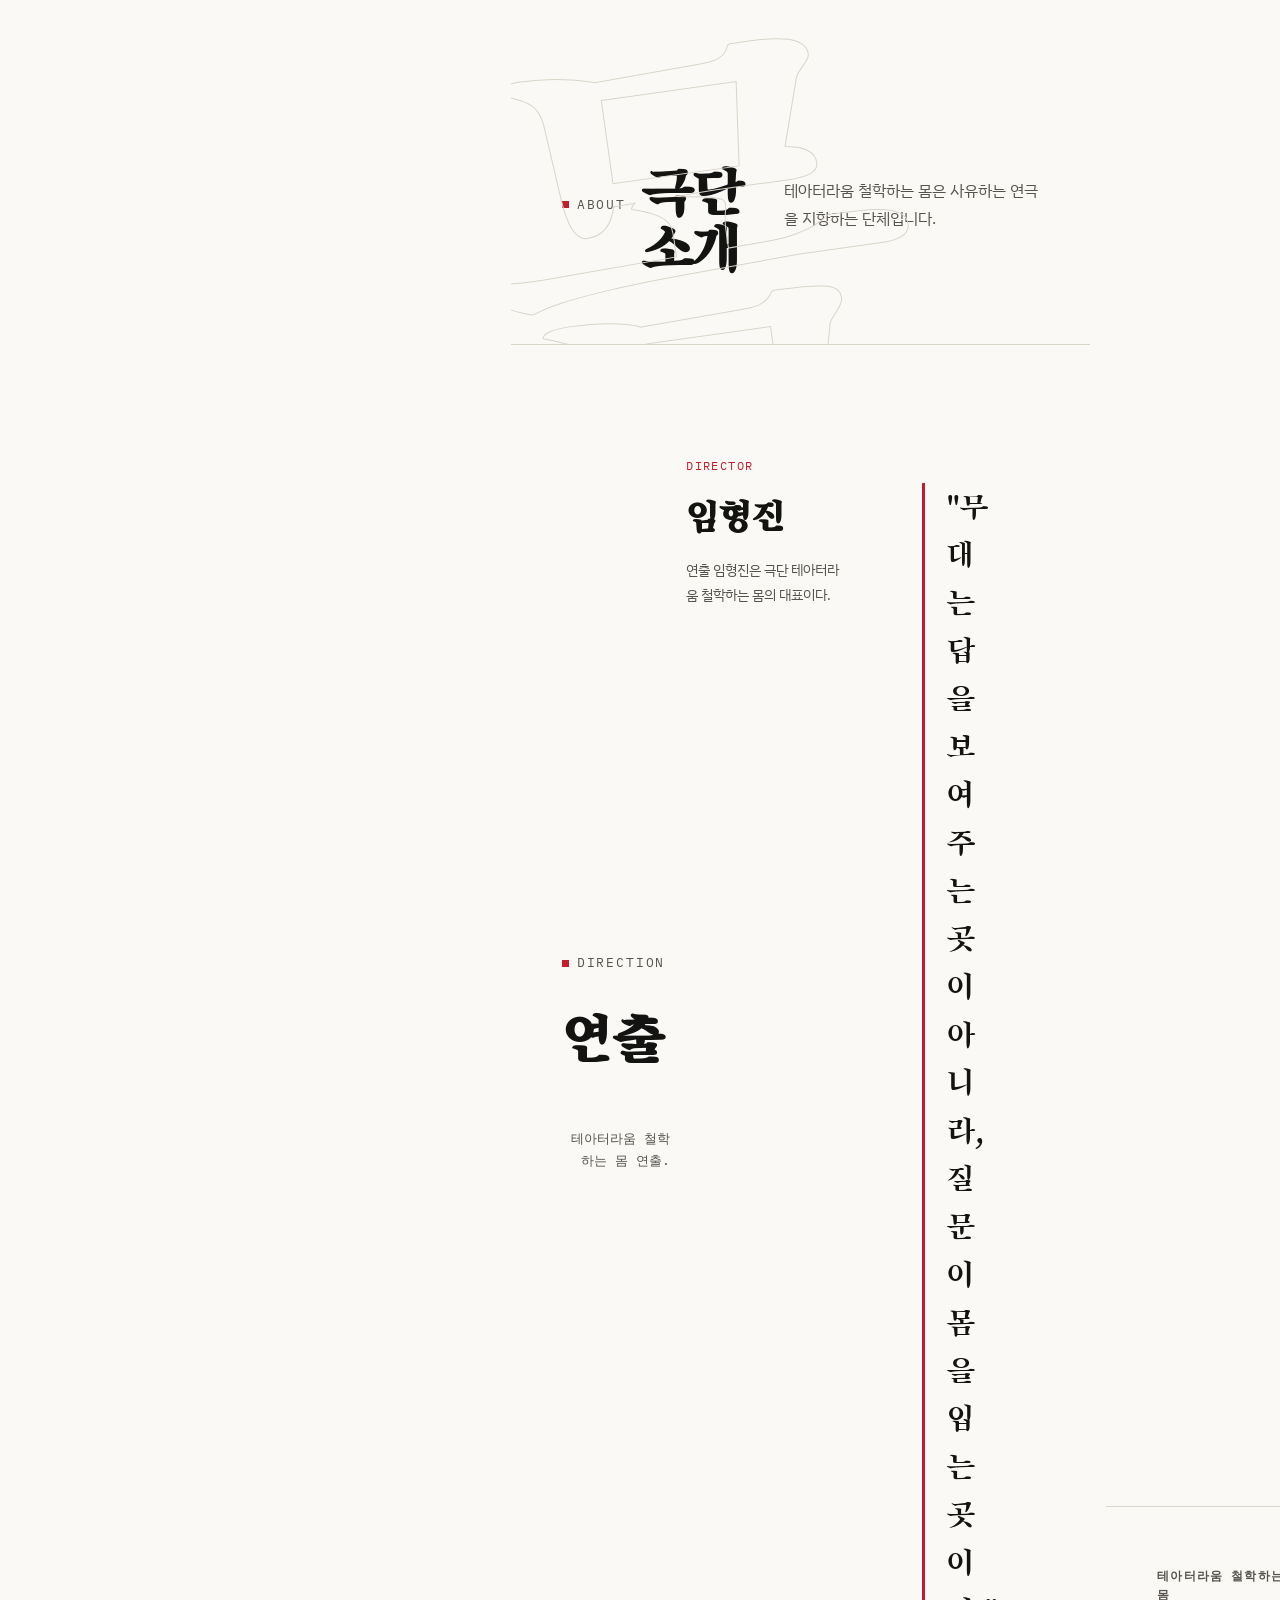
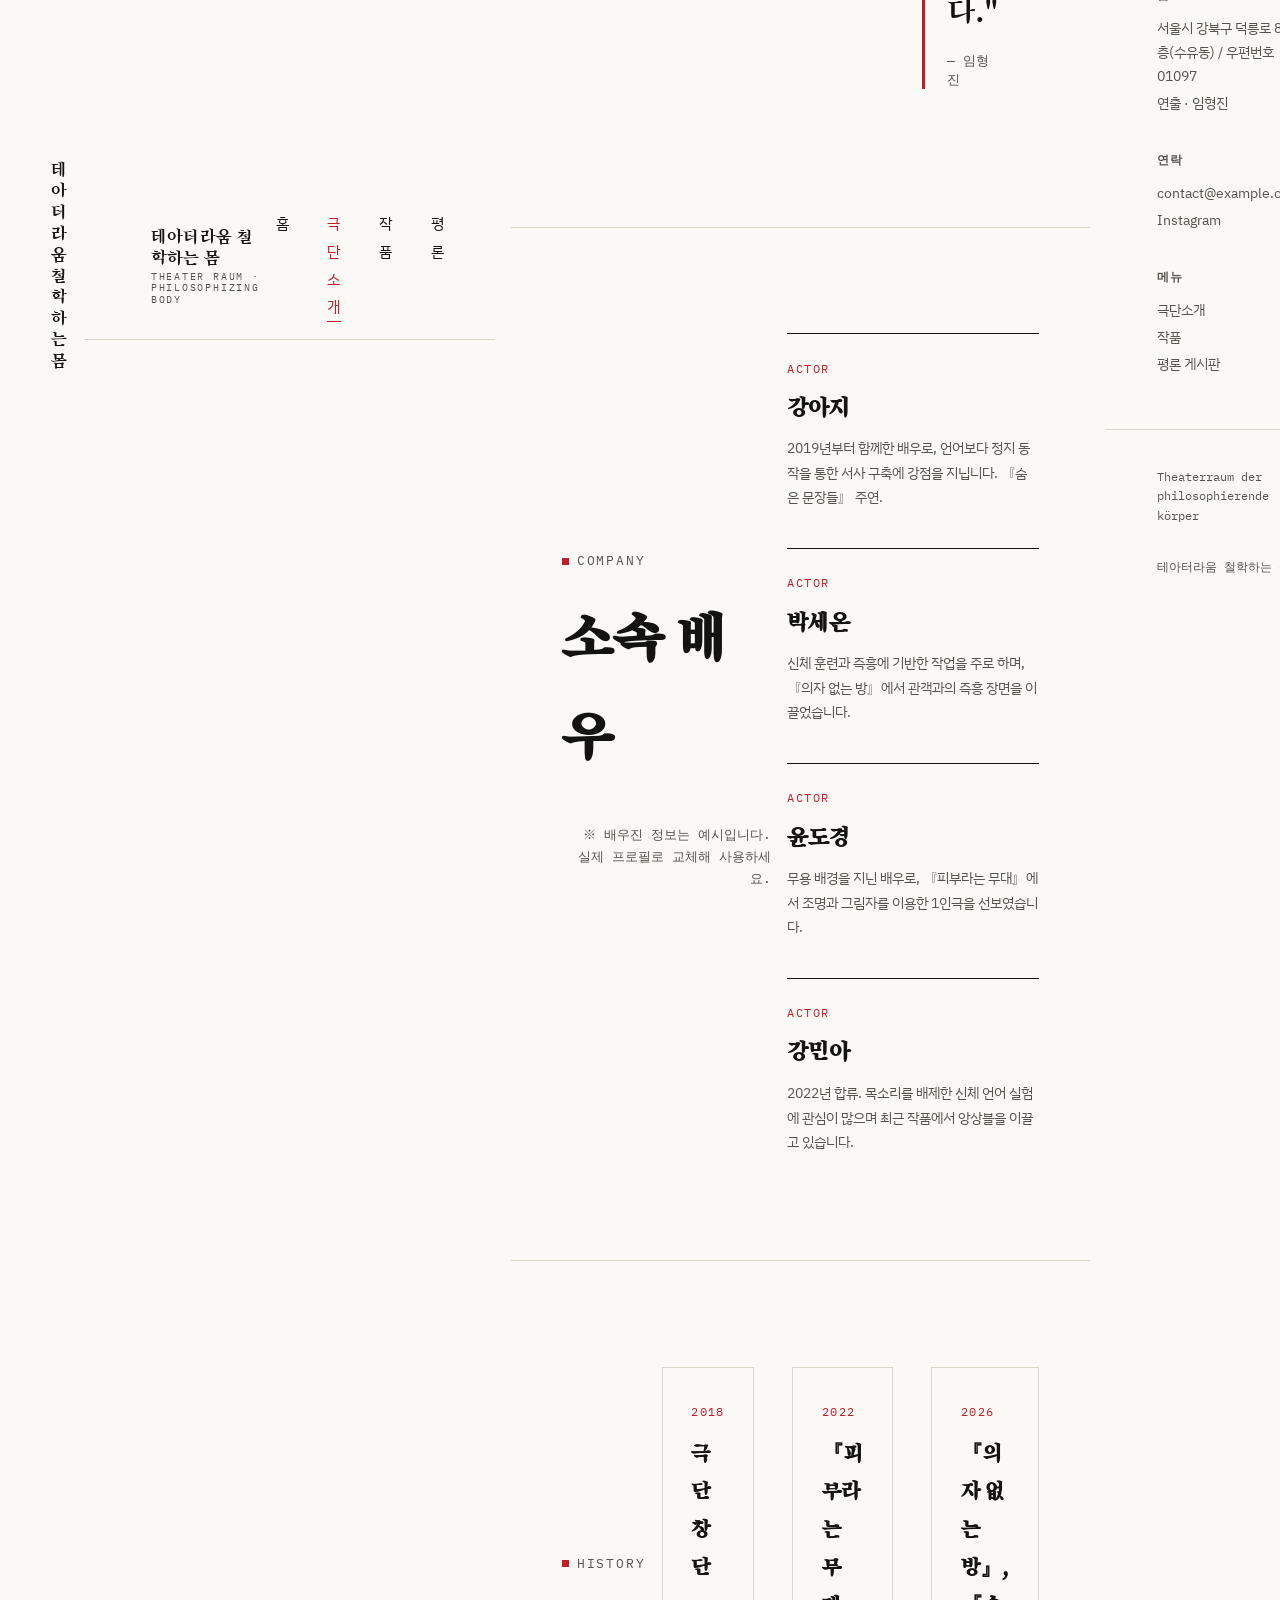
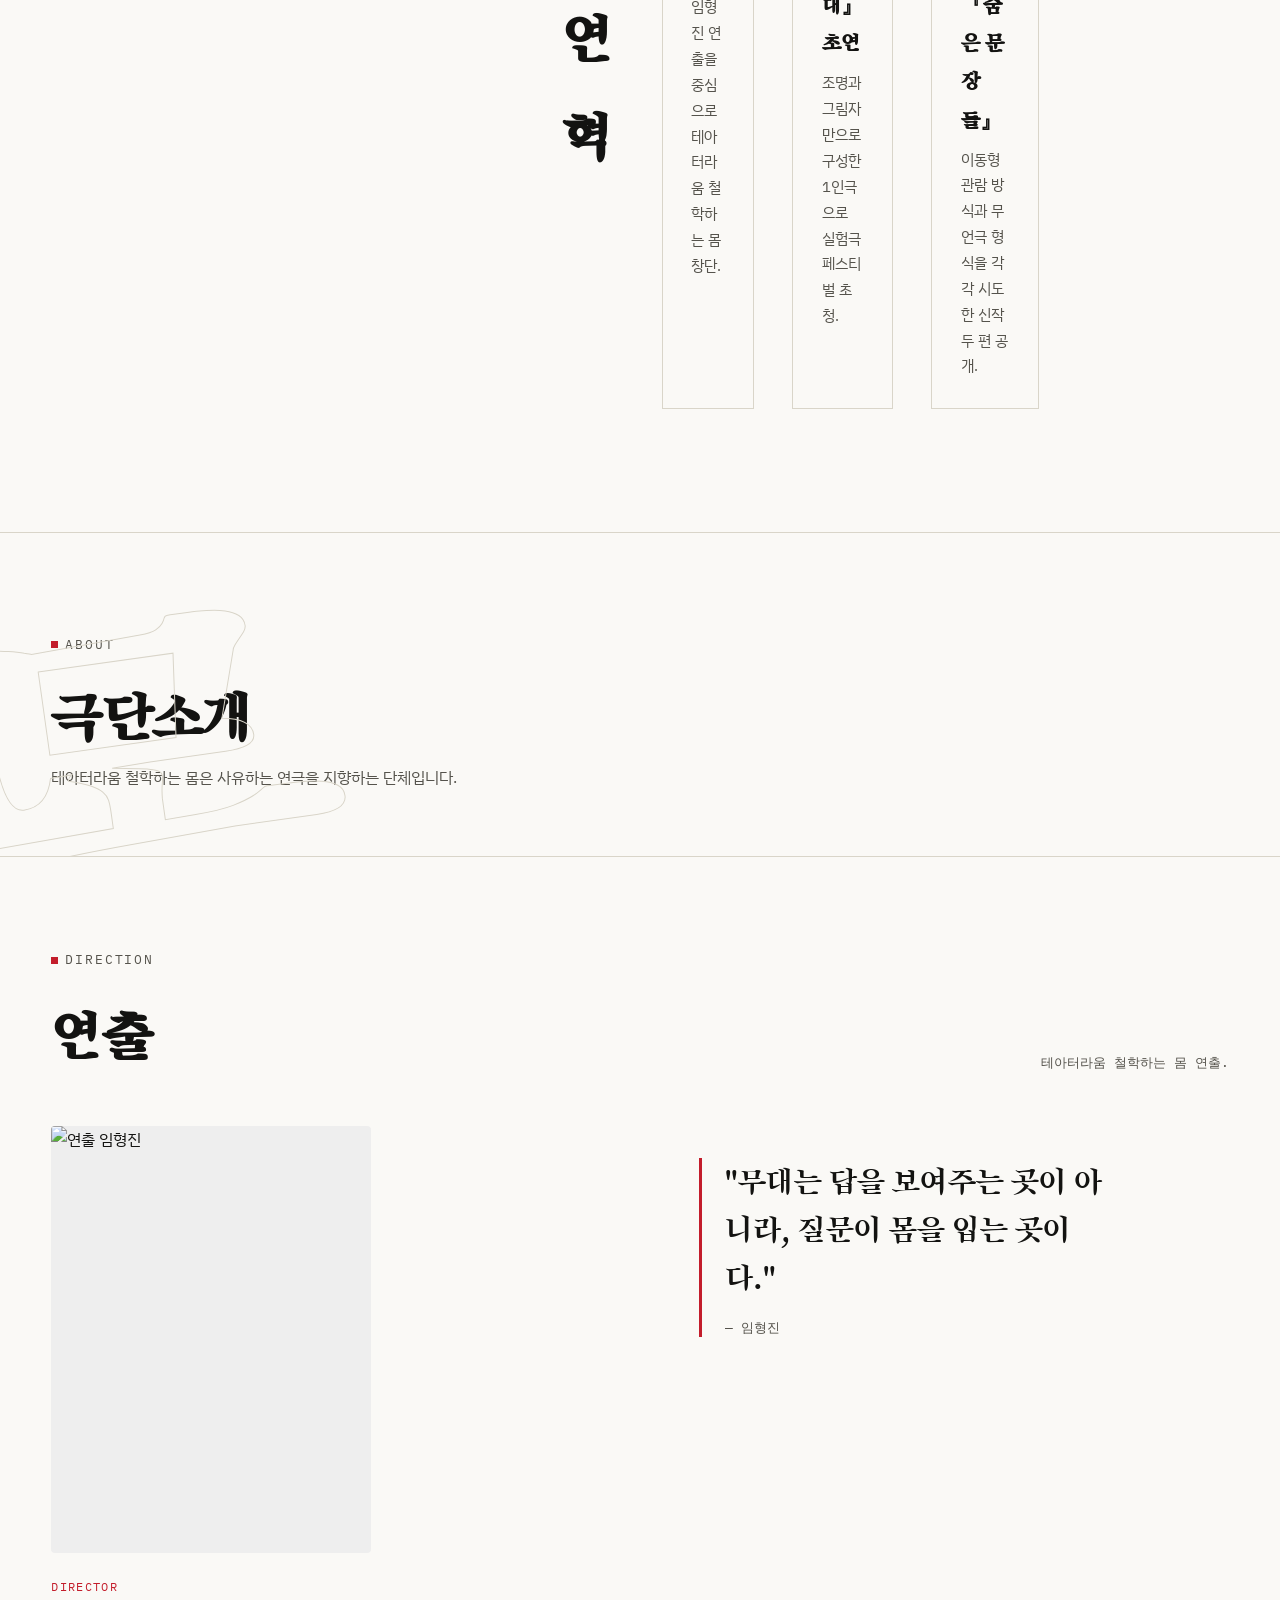
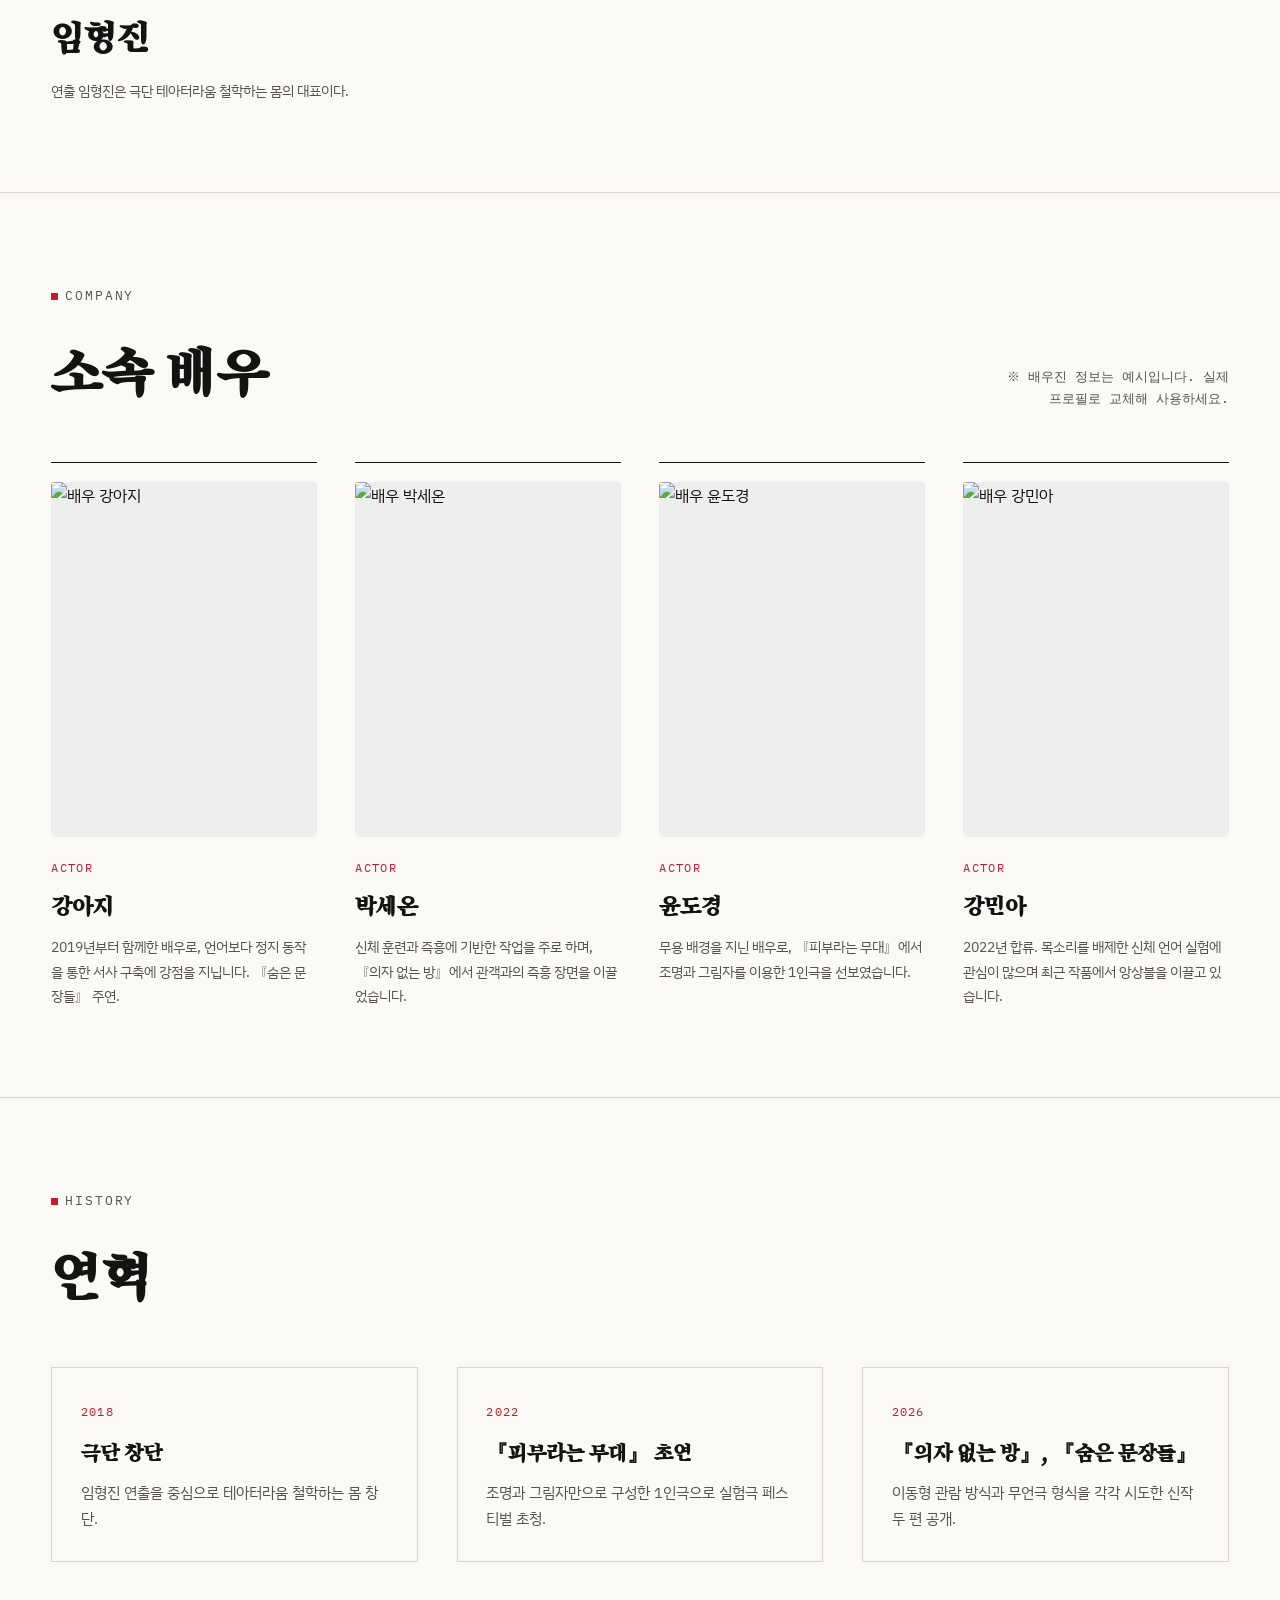
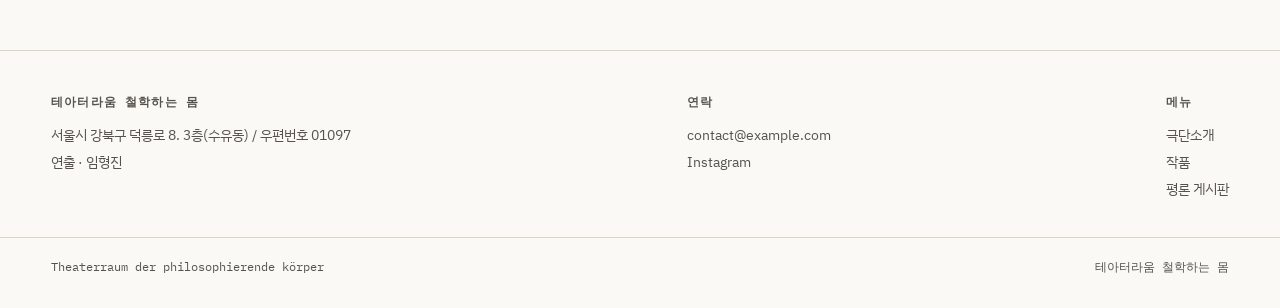
==== about.html @ c4c74fe4 "Update about.html" ====
<!DOCTYPE html>
<html lang="ko">
<head>
<meta charset="UTF-8">
<meta name="viewport" content="width=device-width, initial-scale=1.0">
<title>극단소개 — 테아터라움 철학하는 몸</title>
<meta name="description" content="테아터라움 철학하는 몸의 극단 소개, 연출 임형진, 소속 배우진을 소개합니다.">
<link rel="stylesheet" href="css/style.css">
<style>
  /* ===== 인물 사진 스타일 (필요하면 css/style.css로 옮겨도 됩니다) ===== */
  .person-photo{
    width: 100%;
    aspect-ratio: 3 / 4;
    object-fit: cover;
    background: #eee; /* 이미지가 없을 때 보이는 배경색 */
    border-radius: 4px;
    display: block;
    margin-bottom: 1rem;
  }
  .director-photo{
    width: 100%;
    max-width: 320px;
    aspect-ratio: 3 / 4;
    object-fit: cover;
    background: #eee;
    border-radius: 4px;
    display: block;
    margin-bottom: 1.2rem;
  }
</style>
</head>
<body>

<header class="site-header">
  <div class="wrap">
    <a href="index.html" class="wordmark">
      <span class="kr">테아터라움 철학하는 몸</span>
      <span class="en"><!DOCTYPE html>
<html lang="ko">
<head>
<meta charset="UTF-8">
<meta name="viewport" content="width=device-width, initial-scale=1.0">
<title>극단소개 — 테아터라움 철학하는 몸</title>
<meta name="description" content="테아터라움 철학하는 몸의 극단 소개, 연출 임형진, 소속 배우진을 소개합니다.">
<link rel="stylesheet" href="css/style.css">
</head>
<body>

<header class="site-header">
  <div class="wrap">
    <a href="index.html" class="wordmark">
      <span class="kr">테아터라움 철학하는 몸</span>
      <span class="en">Theater Raum · Philosophizing Body</span>
    </a>
    <button class="nav-toggle" aria-label="메뉴 열기" aria-expanded="false"><span></span></button>
    <nav class="main-nav" aria-label="주요 메뉴">
      <ul>
        <li><a href="index.html">홈</a></li>
        <li><a href="about.html" aria-current="page">극단소개</a></li>
        <li><a href="works.html">작품</a></li>
        <li><a href="board.html">평론</a></li>
      </ul>
    </nav>
  </div>
  <div class="nav-backdrop"></div>
</header>

<main>

  <section class="hero" style="padding-bottom:3rem;">
    <div class="body-mark" aria-hidden="true" style="top:-10%; left:-8%; transform:rotate(-8deg);">몸</div>
    <div class="wrap">
      <span class="eyebrow">About</span>
      <h1 class="hero-title" style="font-size:var(--text-h1);">극단소개</h1>
      <p class="hero-manifesto" style="margin-top:1rem;max-width:60ch;">
        테아터라움 철학하는 몸은 사유하는 연극을 지향하는 단체입니다.
      </p>
    </div>
  </section>

  <section class="section reveal">
    <div class="wrap">
      <div class="section-head">
        <div><span class="eyebrow">Direction</span><h2>연출</h2></div>
        <p class="section-note">테아터라움 철학하는 몸 연출.</p>
      </div>
      <div class="grid-2" style="align-items:start;">
        <div class="person" style="border-top:none;padding-top:0;">
          <span class="role">Director</span>
          <h3 style="font-size:2.4rem;">임형진</h3>
          <p>
            연출 임형진은 극단 테아터라움 철학하는 몸의 대표이다.
          </p>
          
        </div>
        <blockquote class="manifesto-quote">
          "무대는 답을 보여주는 곳이 아니라, 질문이 몸을 입는 곳이다."
          <span style="display:block;margin-top:1rem;font-family:var(--f-mono);font-size:.8rem;color:var(--ink-soft);">— 임형진</span>
        </blockquote>
      </div>
    </div>
  </section>

  <section class="section reveal">
    <div class="wrap">
      <div class="section-head">
        <div><span class="eyebrow">Company</span><h2>소속 배우</h2></div>
        <p class="section-note">※ 배우진 정보는 예시입니다. 실제 프로필로 교체해 사용하세요.</p>
      </div>
      <div class="people">
        <div class="person">
          <span class="role">Actor</span>
          <h3>강아지</h3>
          <p>2019년부터 함께한 배우로, 언어보다 정지 동작을 통한 서사 구축에 강점을 지닙니다. 『숨은 문장들』 주연.</p>
        </div>
        <div class="person">
          <span class="role">Actor</span>
          <h3>박세온</h3>
          <p>신체 훈련과 즉흥에 기반한 작업을 주로 하며, 『의자 없는 방』에서 관객과의 즉흥 장면을 이끌었습니다.</p>
        </div>
        <div class="person">
          <span class="role">Actor</span>
          <h3>윤도경</h3>
          <p>무용 배경을 지닌 배우로, 『피부라는 무대』에서 조명과 그림자를 이용한 1인극을 선보였습니다.</p>
        </div>
        <div class="person">
          <span class="role">Actor</span>
          <h3>강민아</h3>
          <p>2022년 합류. 목소리를 배제한 신체 언어 실험에 관심이 많으며 최근 작품에서 앙상블을 이끌고 있습니다.</p>
        </div>
      </div>
    </div>
  </section>

  <section class="section reveal">
    <div class="wrap">
      <div class="section-head">
        <div><span class="eyebrow">History</span><h2>연혁</h2></div>
      </div>
      <div class="grid-3">
        <div class="card"><span class="num">2018</span><h3>극단 창단</h3><p>임형진 연출을 중심으로 테아터라움 철학하는 몸 창단.</p></div>
        <div class="card"><span class="num">2022</span><h3>『피부라는 무대』 초연</h3><p>조명과 그림자만으로 구성한 1인극으로 실험극 페스티벌 초청.</p></div>
        <div class="card"><span class="num">2026</span><h3>『의자 없는 방』, 『숨은 문장들』</h3><p>이동형 관람 방식과 무언극 형식을 각각 시도한 신작 두 편 공개.</p></div>
      </div>
    </div>
  </section>

</main>

<footer class="site-footer">
  <div class="wrap">
    <div class="foot-block">
      <h4>테아터라움 철학하는 몸</h4>
      <p>서울시 강북구 덕릉로 8. 3층(수유동) / 우편번호 01097 </p>
      <p>연출 · 임형진</p>
    </div>
    <div class="foot-block">
      <h4>연락</h4>
      <a href="mailto:contact@example.com">contact@example.com</a>
      <a href="#">Instagram</a>
    </div>
    <div class="foot-block">
      <h4>메뉴</h4>
      <a href="about.html">극단소개</a>
      <a href="works.html">작품</a>
      <a href="board.html">평론 게시판</a>
    </div>
  </div>
  <div class="foot-bottom">
    <div class="wrap">
      <span>Theaterraum der philosophierende körper
</span>
      <span>테아터라움 철학하는 몸</span>
    </div>
  </div>
</footer>

<script src="js/main.js"></script>
</body>
</html></span>
    </a>
    <button class="nav-toggle" aria-label="메뉴 열기" aria-expanded="false"><span></span></button>
    <nav class="main-nav" aria-label="주요 메뉴">
      <ul>
        <li><a href="index.html">홈</a></li>
        <li><a href="about.html" aria-current="page">극단소개</a></li>
        <li><a href="works.html">작품</a></li>
        <li><a href="board.html">평론</a></li>
      </ul>
    </nav>
  </div>
  <div class="nav-backdrop"></div>
</header>

<main>

  <section class="hero" style="padding-bottom:3rem;">
    <div class="body-mark" aria-hidden="true" style="top:-10%; left:-8%; transform:rotate(-8deg);">몸</div>
    <div class="wrap">
      <span class="eyebrow">About</span>
      <h1 class="hero-title" style="font-size:var(--text-h1);">극단소개</h1>
      <p class="hero-manifesto" style="margin-top:1rem;max-width:60ch;">
        테아터라움 철학하는 몸은 사유하는 연극을 지향하는 단체입니다.
      </p>
    </div>
  </section>

  <section class="section reveal">
    <div class="wrap">
      <div class="section-head">
        <div><span class="eyebrow">Direction</span><h2>연출</h2></div>
        <p class="section-note">테아터라움 철학하는 몸 연출.</p>
      </div>
      <div class="grid-2" style="align-items:start;">
        <div class="person" style="border-top:none;padding-top:0;">
          <img class="director-photo" src="images/director.jpg" alt="연출 임형진">
          <span class="role">Director</span>
          <h3 style="font-size:2.4rem;">임형진</h3>
          <p>
            연출 임형진은 극단 테아터라움 철학하는 몸의 대표이다.
          </p>
        </div>
        <blockquote class="manifesto-quote">
          "무대는 답을 보여주는 곳이 아니라, 질문이 몸을 입는 곳이다."
          <span style="display:block;margin-top:1rem;font-family:var(--f-mono);font-size:.8rem;color:var(--ink-soft);">— 임형진</span>
        </blockquote>
      </div>
    </div>
  </section>

  <section class="section reveal">
    <div class="wrap">
      <div class="section-head">
        <div><span class="eyebrow">Company</span><h2>소속 배우</h2></div>
        <p class="section-note">※ 배우진 정보는 예시입니다. 실제 프로필로 교체해 사용하세요.</p>
      </div>
      <div class="people">
        <div class="person">
          <img class="person-photo" src="images/actor-01.jpg" alt="배우 강아지">
          <span class="role">Actor</span>
          <h3>강아지</h3>
          <p>2019년부터 함께한 배우로, 언어보다 정지 동작을 통한 서사 구축에 강점을 지닙니다. 『숨은 문장들』 주연.</p>
        </div>
        <div class="person">
          <img class="person-photo" src="images/actor-02.jpg" alt="배우 박세온">
          <span class="role">Actor</span>
          <h3>박세온</h3>
          <p>신체 훈련과 즉흥에 기반한 작업을 주로 하며, 『의자 없는 방』에서 관객과의 즉흥 장면을 이끌었습니다.</p>
        </div>
        <div class="person">
          <img class="person-photo" src="images/actor-03.jpg" alt="배우 윤도경">
          <span class="role">Actor</span>
          <h3>윤도경</h3>
          <p>무용 배경을 지닌 배우로, 『피부라는 무대』에서 조명과 그림자를 이용한 1인극을 선보였습니다.</p>
        </div>
        <div class="person">
          <img class="person-photo" src="images/actor-04.jpg" alt="배우 강민아">
          <span class="role">Actor</span>
          <h3>강민아</h3>
          <p>2022년 합류. 목소리를 배제한 신체 언어 실험에 관심이 많으며 최근 작품에서 앙상블을 이끌고 있습니다.</p>
        </div>
      </div>
    </div>
  </section>

  <section class="section reveal">
    <div class="wrap">
      <div class="section-head">
        <div><span class="eyebrow">History</span><h2>연혁</h2></div>
      </div>
      <div class="grid-3">
        <div class="card"><span class="num">2018</span><h3>극단 창단</h3><p>임형진 연출을 중심으로 테아터라움 철학하는 몸 창단.</p></div>
        <div class="card"><span class="num">2022</span><h3>『피부라는 무대』 초연</h3><p>조명과 그림자만으로 구성한 1인극으로 실험극 페스티벌 초청.</p></div>
        <div class="card"><span class="num">2026</span><h3>『의자 없는 방』, 『숨은 문장들』</h3><p>이동형 관람 방식과 무언극 형식을 각각 시도한 신작 두 편 공개.</p></div>
      </div>
    </div>
  </section>

</main>

<footer class="site-footer">
  <div class="wrap">
    <div class="foot-block">
      <h4>테아터라움 철학하는 몸</h4>
      <p>서울시 강북구 덕릉로 8. 3층(수유동) / 우편번호 01097 </p>
      <p>연출 · 임형진</p>
    </div>
    <div class="foot-block">
      <h4>연락</h4>
      <a href="mailto:contact@example.com">contact@example.com</a>
      <a href="#">Instagram</a>
    </div>
    <div class="foot-block">
      <h4>메뉴</h4>
      <a href="about.html">극단소개</a>
      <a href="works.html">작품</a>
      <a href="board.html">평론 게시판</a>
    </div>
  </div>
  <div class="foot-bottom">
    <div class="wrap">
      <span>Theaterraum der philosophierende körper
</span>
      <span>테아터라움 철학하는 몸</span>
    </div>
  </div>
</footer>

<script src="js/main.js"></script>
</body>
</html>
---- css/style.css ----
/* ==========================================================================
   테아터라움 철학하는 몸 — 실험극단 홈페이지
   Design tokens
   ========================================================================== */

@import url('https://fonts.googleapis.com/css2?family=Song+Myung&family=IBM+Plex+Sans+KR:wght@300;400;500;600;700&family=IBM+Plex+Mono:wght@400;500&display=swap');

:root{
  /* color */
  --bg:        #faf9f6;   /* 종이 같은 오프화이트 */
  --bg-soft:   #f2f0ea;
  --ink:       #131311;   /* 거의 검정 */
  --ink-soft:  #55534c;
  --line:      #d9d5c9;   /* 헤어라인 */
  --red:       #c31d2b;   /* 낙관(도장) 레드 — 유일한 액센트 */
  --red-soft:  #c31d2b1a;

  /* type */
  --f-display: 'Song Myung', serif;
  --f-body:    'IBM Plex Sans KR', sans-serif;
  --f-mono:    'IBM Plex Mono', monospace;

  --text-hero: clamp(3.2rem, 10vw, 8rem);
  --text-h1:   clamp(2.1rem, 5vw, 3.6rem);
  --text-h2:   clamp(1.4rem, 3vw, 2.1rem);
  --text-h3:   clamp(1.1rem, 2vw, 1.4rem);
  --text-body: 1.02rem;
  --text-small:0.82rem;

  --gap: clamp(1.2rem, 3vw, 2.4rem);
  --maxw: 1280px;
}

*{ box-sizing:border-box; }
html{ scroll-behavior:smooth; }

body{
  margin:0;
  background:var(--bg);
  color:var(--ink);
  font-family:var(--f-body);
  font-size:var(--text-body);
  line-height:1.7;
  -webkit-font-smoothing:antialiased;
}

img{ max-width:100%; display:block; }
a{ color:inherit; text-decoration:none; }

::selection{ background:var(--red); color:var(--bg); }

/* focus visibility */
a:focus-visible, button:focus-visible, input:focus-visible, textarea:focus-visible, select:focus-visible{
  outline:2px solid var(--red);
  outline-offset:3px;
}

@media (prefers-reduced-motion: reduce){
  *{ animation-duration:0.01ms !important; animation-iteration-count:1 !important; transition-duration:0.01ms !important; scroll-behavior:auto !important; }
}

.wrap{
  max-width:var(--maxw);
  margin:0 auto;
  padding:0 clamp(1.2rem, 4vw, 3.2rem);
}

/* ==========================================================================
   배경 워터마크 — "몸" 모티프
   극단명의 핵심어 "몸"을 각 페이지마다 다른 위치·각도로 배치해
   반복되지만 매번 다르게 등장하는 신체의 존재감을 표현
   ========================================================================== */
.body-mark{
  position:absolute;
  font-family:var(--f-display);
  color:transparent;
  -webkit-text-stroke:1px var(--line);
  font-size:clamp(14rem, 40vw, 34rem);
  line-height:1;
  user-select:none;
  pointer-events:none;
  z-index:0;
  font-weight:400;
}

/* ==========================================================================
   상단 고정 라벨 (실 스탬프처럼)
   ========================================================================== */
.eyebrow{
  display:inline-flex;
  align-items:center;
  gap:.55em;
  font-family:var(--f-mono);
  font-size:var(--text-small);
  letter-spacing:.14em;
  text-transform:uppercase;
  color:var(--ink-soft);
}
.eyebrow::before{
  content:"";
  width:7px; height:7px;
  background:var(--red);
  display:inline-block;
}

/* ==========================================================================
   헤더 / 내비게이션
   ========================================================================== */
.site-header{
  position:relative;
  z-index:10;
  border-bottom:1px solid var(--line);
  background:var(--bg);
}
.site-header .wrap{
  display:flex;
  align-items:center;
  justify-content:space-between;
  padding-top:1.1rem;
  padding-bottom:1.1rem;
  gap:1rem;
}
.wordmark{
  display:flex;
  flex-direction:column;
  line-height:1.15;
}
.wordmark .kr{
  font-family:var(--f-display);
  font-size:1.15rem;
  letter-spacing:.02em;
}
.wordmark .en{
  font-family:var(--f-mono);
  font-size:.62rem;
  letter-spacing:.18em;
  color:var(--ink-soft);
  text-transform:uppercase;
  margin-top:.15rem;
}

.nav-toggle{
  display:none;
  background:none;
  border:1px solid var(--ink);
  width:40px; height:40px;
  cursor:pointer;
  align-items:center;
  justify-content:center;
}
.nav-toggle span, .nav-toggle span::before, .nav-toggle span::after{
  content:"";
  display:block;
  width:18px; height:1px;
  background:var(--ink);
  position:relative;
}
.nav-toggle span::before{ position:absolute; top:-6px; }
.nav-toggle span::after{ position:absolute; top:6px; }

.main-nav ul{
  list-style:none;
  display:flex;
  gap:clamp(1.2rem, 3vw, 2.4rem);
  margin:0; padding:0;
}
.main-nav a{
  position:relative;
  font-size:.92rem;
  letter-spacing:.02em;
  padding-bottom:.3rem;
}
.main-nav a::after{
  content:"";
  position:absolute; left:0; right:100%; bottom:0;
  height:1px; background:var(--red);
  transition:right .25s ease;
}
.main-nav a:hover::after,
.main-nav a[aria-current="page"]::after{ right:0; }
.main-nav a[aria-current="page"]{ color:var(--red); }

@media (max-width: 760px){
  .nav-toggle{ display:flex; }
  .main-nav{
    position:fixed; inset:0 0 0 auto;
    width:min(78vw,320px);
    height:100%;
    background:var(--bg);
    border-left:1px solid var(--line);
    transform:translateX(100%);
    transition:transform .35s ease;
    z-index:20;
    padding:5rem 2rem 2rem;
  }
  .main-nav.open{ transform:translateX(0); }
  .main-nav ul{ flex-direction:column; gap:1.6rem; }
  .main-nav a{ font-size:1.2rem; }
  .nav-backdrop{
    position:fixed; inset:0; background:rgba(19,19,17,.35);
    opacity:0; pointer-events:none; transition:opacity .3s ease; z-index:15;
  }
  .nav-backdrop.open{ opacity:1; pointer-events:auto; }
}

/* ==========================================================================
   히어로
   ========================================================================== */
.hero{
  position:relative;
  overflow:hidden;
  padding:clamp(3rem,8vw,6rem) 0 clamp(3rem,6vw,5rem);
  border-bottom:1px solid var(--line);
}
.hero .body-mark{ top:-6%; right:-6%; transform:rotate(6deg); }

.hero-grid{
  position:relative;
  z-index:1;
  display:grid;
  grid-template-columns: 1.5fr 1fr;
  gap:var(--gap);
  align-items:end;
}
.hero-title{
  font-family:var(--f-display);
  font-size:var(--text-hero);
  line-height:.98;
  margin:.6em 0 0;
  letter-spacing:-.01em;
}
.hero-title .line2{ display:block; color:var(--red); }

.hero-side{
  border-left:1px solid var(--line);
  padding-left:var(--gap);
  display:flex;
  flex-direction:column;
  gap:1.4rem;
}
.hero-manifesto{
  font-size:1.02rem;
  color:var(--ink-soft);
  max-width:34ch;
}
.hero-vertical{
  writing-mode:vertical-rl;
  text-orientation:mixed;
  font-family:var(--f-display);
  font-size:1rem;
  letter-spacing:.28em;
  color:var(--ink-soft);
  height:9rem;
  border-left:1px solid var(--line);
  padding-left:1rem;
}

@media (max-width:820px){
  .hero-grid{ grid-template-columns:1fr; }
  .hero-side{ border-left:none; padding-left:0; border-top:1px solid var(--line); padding-top:1.4rem; }
}

/* ==========================================================================
   섹션 공통
   ========================================================================== */
section{ position:relative; }
.section{
  padding:clamp(3rem,7vw,5.5rem) 0;
  border-bottom:1px solid var(--line);
}
.section:last-of-type{ border-bottom:none; }
.section-head{
  display:flex;
  justify-content:space-between;
  align-items:flex-end;
  gap:1.5rem;
  margin-bottom:2.4rem;
  flex-wrap:wrap;
}
.section-head h2{
  font-family:var(--f-display);
  font-size:var(--text-h1);
  margin:.3em 0 0;
}
.section-note{
  font-family:var(--f-mono);
  font-size:var(--text-small);
  color:var(--ink-soft);
  max-width:30ch;
  text-align:right;
}
@media (max-width:640px){ .section-note{ text-align:left; } }

.reveal{
  opacity:0;
  transform:translateY(18px);
  transition:opacity .7s ease, transform .7s ease;
}
.reveal.in{ opacity:1; transform:translateY(0); }

/* ==========================================================================
   카드 / 리스트류
   ========================================================================== */
.grid-2{ display:grid; grid-template-columns:1fr 1fr; gap:var(--gap); }
.grid-3{ display:grid; grid-template-columns:repeat(3,1fr); gap:var(--gap); }
@media (max-width:900px){ .grid-3{ grid-template-columns:1fr 1fr; } }
@media (max-width:640px){ .grid-2, .grid-3{ grid-template-columns:1fr; } }

.card{
  border:1px solid var(--line);
  padding:1.8rem;
  background:var(--bg);
  position:relative;
}
.card .num{
  font-family:var(--f-mono);
  font-size:.75rem;
  color:var(--red);
  letter-spacing:.1em;
}
.card h3{
  font-family:var(--f-display);
  font-size:var(--text-h3);
  margin:.6rem 0 .5rem;
}
.card p{ color:var(--ink-soft); font-size:.95rem; margin:0; }

.stat-row{
  display:flex;
  gap:var(--gap);
  flex-wrap:wrap;
  border-top:1px solid var(--line);
  padding-top:1.6rem;
  margin-top:2rem;
}
.stat{ min-width:120px; }
.stat b{
  display:block;
  font-family:var(--f-display);
  font-size:2.2rem;
  color:var(--red);
}
.stat span{
  font-family:var(--f-mono);
  font-size:.75rem;
  color:var(--ink-soft);
  letter-spacing:.06em;
}

/* 인용/성명 */
.manifesto-quote{
  font-family:var(--f-display);
  font-size:clamp(1.4rem,3vw,2rem);
  line-height:1.5;
  max-width:26ch;
  border-left:3px solid var(--red);
  padding-left:1.4rem;
}

/* 배우 프로필 */
.people{
  display:grid;
  grid-template-columns:repeat(auto-fill,minmax(220px,1fr));
  gap:var(--gap);
}
.person{
  border-top:1px solid var(--ink);
  padding-top:1.2rem;
}
.person .role{
  font-family:var(--f-mono);
  font-size:.72rem;
  letter-spacing:.12em;
  color:var(--red);
  text-transform:uppercase;
}
.person h3{
  font-family:var(--f-display);
  font-size:1.5rem;
  margin:.4rem 0 .5rem;
}
.person p{ color:var(--ink-soft); font-size:.9rem; margin:0; }

/* ==========================================================================
   버튼 / 폼
   ========================================================================== */
.btn{
  display:inline-flex;
  align-items:center;
  gap:.6em;
  font-family:var(--f-mono);
  font-size:.85rem;
  letter-spacing:.06em;
  padding:.85em 1.4em;
  border:1px solid var(--ink);
  background:var(--ink);
  color:var(--bg);
  cursor:pointer;
  transition:background .2s ease, color .2s ease, border-color .2s ease;
}
.btn:hover{ background:var(--red); border-color:var(--red); }
.btn.ghost{ background:transparent; color:var(--ink); }
.btn.ghost:hover{ background:var(--ink); color:var(--bg); border-color:var(--ink); }

label{
  display:block;
  font-family:var(--f-mono);
  font-size:.75rem;
  letter-spacing:.08em;
  text-transform:uppercase;
  color:var(--ink-soft);
  margin-bottom:.4rem;
}
input, textarea, select{
  width:100%;
  font-family:var(--f-body);
  font-size:.98rem;
  padding:.75em .8em;
  border:1px solid var(--line);
  background:var(--bg);
  color:var(--ink);
}
input:focus, textarea:focus, select:focus{ border-color:var(--ink); }
textarea{ resize:vertical; min-height:130px; }
.field{ margin-bottom:1.3rem; }
.field-row{ display:grid; grid-template-columns:1fr 1fr; gap:1.2rem; }
@media (max-width:600px){ .field-row{ grid-template-columns:1fr; } }

/* ==========================================================================
   게시판 (연극 평론)
   ========================================================================== */
.board-notice{
  display:flex;
  gap:.9rem;
  align-items:flex-start;
  border:1px dashed var(--line);
  background:var(--bg-soft);
  padding:1rem 1.2rem;
  font-size:.86rem;
  color:var(--ink-soft);
  margin-bottom:2.4rem;
}
.board-notice strong{ color:var(--ink); }

.board-toolbar{
  display:flex;
  justify-content:space-between;
  align-items:center;
  gap:1rem;
  flex-wrap:wrap;
  margin-bottom:1.6rem;
}
.board-count{
  font-family:var(--f-mono);
  font-size:.8rem;
  color:var(--ink-soft);
}
.board-search{ max-width:260px; }

.post-list{ list-style:none; margin:0; padding:0; border-top:1px solid var(--ink); }
.post-item{
  border-bottom:1px solid var(--line);
  padding:1.4rem 0;
  cursor:pointer;
}
.post-item .row1{
  display:flex;
  justify-content:space-between;
  gap:1rem;
  align-items:baseline;
  flex-wrap:wrap;
}
.post-item h3{
  font-family:var(--f-display);
  font-size:1.3rem;
  margin:0;
}
.post-item .meta{
  font-family:var(--f-mono);
  font-size:.72rem;
  color:var(--ink-soft);
  letter-spacing:.05em;
  white-space:nowrap;
}
.post-item .excerpt{
  color:var(--ink-soft);
  font-size:.92rem;
  margin:.6rem 0 0;
  max-width:70ch;
}
.post-item .tag{
  display:inline-block;
  font-family:var(--f-mono);
  font-size:.68rem;
  letter-spacing:.06em;
  color:var(--red);
  border:1px solid var(--red);
  padding:.15em .6em;
  margin-top:.7rem;
}
.post-item .stars{ letter-spacing:.12em; color:var(--red); font-size:.8rem; margin-left:.6rem; }

.post-full{
  border:1px solid var(--ink);
  padding:2rem;
  margin-bottom:2rem;
  display:none;
  position:relative;
}
.post-full.open{ display:block; }
.post-full .close{
  position:absolute; top:1rem; right:1rem;
  background:none; border:none; cursor:pointer;
  font-family:var(--f-mono); font-size:.8rem; color:var(--ink-soft);
}
.post-full h3{ font-family:var(--f-display); font-size:1.7rem; margin:.4rem 0 .8rem; padding-right:3rem; }
.post-full .meta{ font-family:var(--f-mono); font-size:.75rem; color:var(--ink-soft); }
.post-full .body-text{ margin-top:1.2rem; white-space:pre-wrap; line-height:1.9; }
.post-full .del-btn{ margin-top:1.6rem; }

.empty-state{
  padding:3rem 0;
  text-align:center;
  color:var(--ink-soft);
  font-family:var(--f-mono);
  font-size:.85rem;
}

.write-panel{
  border:1px solid var(--ink);
  padding:2rem;
  margin-top:3rem;
}
.write-panel .section-head h2{ font-size:var(--text-h2); }

/* ==========================================================================
   푸터
   ========================================================================== */
.site-footer{
  border-top:1px solid var(--line);
  padding:2.6rem 0 2rem;
}
.site-footer .wrap{
  display:flex;
  justify-content:space-between;
  gap:2rem;
  flex-wrap:wrap;
}
.foot-block h4{
  font-family:var(--f-mono);
  font-size:.72rem;
  letter-spacing:.1em;
  text-transform:uppercase;
  color:var(--ink-soft);
  margin:0 0 .7rem;
}
.foot-block p, .foot-block a{ font-size:.88rem; margin:.2rem 0; display:block; color:var(--ink-soft); }
.foot-block a:hover{ color:var(--red); }
.foot-bottom{
  border-top:1px solid var(--line);
  margin-top:2rem;
  padding-top:1.2rem;
}
.foot-bottom .wrap{
  justify-content:space-between;
  font-family:var(--f-mono);
  font-size:.72rem;
  color:var(--ink-soft);
}
---- css/style.css ----
/* ==========================================================================
   테아터라움 철학하는 몸 — 실험극단 홈페이지
   Design tokens
   ========================================================================== */

@import url('https://fonts.googleapis.com/css2?family=Song+Myung&family=IBM+Plex+Sans+KR:wght@300;400;500;600;700&family=IBM+Plex+Mono:wght@400;500&display=swap');

:root{
  /* color */
  --bg:        #faf9f6;   /* 종이 같은 오프화이트 */
  --bg-soft:   #f2f0ea;
  --ink:       #131311;   /* 거의 검정 */
  --ink-soft:  #55534c;
  --line:      #d9d5c9;   /* 헤어라인 */
  --red:       #c31d2b;   /* 낙관(도장) 레드 — 유일한 액센트 */
  --red-soft:  #c31d2b1a;

  /* type */
  --f-display: 'Song Myung', serif;
  --f-body:    'IBM Plex Sans KR', sans-serif;
  --f-mono:    'IBM Plex Mono', monospace;

  --text-hero: clamp(3.2rem, 10vw, 8rem);
  --text-h1:   clamp(2.1rem, 5vw, 3.6rem);
  --text-h2:   clamp(1.4rem, 3vw, 2.1rem);
  --text-h3:   clamp(1.1rem, 2vw, 1.4rem);
  --text-body: 1.02rem;
  --text-small:0.82rem;

  --gap: clamp(1.2rem, 3vw, 2.4rem);
  --maxw: 1280px;
}

*{ box-sizing:border-box; }
html{ scroll-behavior:smooth; }

body{
  margin:0;
  background:var(--bg);
  color:var(--ink);
  font-family:var(--f-body);
  font-size:var(--text-body);
  line-height:1.7;
  -webkit-font-smoothing:antialiased;
}

img{ max-width:100%; display:block; }
a{ color:inherit; text-decoration:none; }

::selection{ background:var(--red); color:var(--bg); }

/* focus visibility */
a:focus-visible, button:focus-visible, input:focus-visible, textarea:focus-visible, select:focus-visible{
  outline:2px solid var(--red);
  outline-offset:3px;
}

@media (prefers-reduced-motion: reduce){
  *{ animation-duration:0.01ms !important; animation-iteration-count:1 !important; transition-duration:0.01ms !important; scroll-behavior:auto !important; }
}

.wrap{
  max-width:var(--maxw);
  margin:0 auto;
  padding:0 clamp(1.2rem, 4vw, 3.2rem);
}

/* ==========================================================================
   배경 워터마크 — "몸" 모티프
   극단명의 핵심어 "몸"을 각 페이지마다 다른 위치·각도로 배치해
   반복되지만 매번 다르게 등장하는 신체의 존재감을 표현
   ========================================================================== */
.body-mark{
  position:absolute;
  font-family:var(--f-display);
  color:transparent;
  -webkit-text-stroke:1px var(--line);
  font-size:clamp(14rem, 40vw, 34rem);
  line-height:1;
  user-select:none;
  pointer-events:none;
  z-index:0;
  font-weight:400;
}

/* ==========================================================================
   상단 고정 라벨 (실 스탬프처럼)
   ========================================================================== */
.eyebrow{
  display:inline-flex;
  align-items:center;
  gap:.55em;
  font-family:var(--f-mono);
  font-size:var(--text-small);
  letter-spacing:.14em;
  text-transform:uppercase;
  color:var(--ink-soft);
}
.eyebrow::before{
  content:"";
  width:7px; height:7px;
  background:var(--red);
  display:inline-block;
}

/* ==========================================================================
   헤더 / 내비게이션
   ========================================================================== */
.site-header{
  position:relative;
  z-index:10;
  border-bottom:1px solid var(--line);
  background:var(--bg);
}
.site-header .wrap{
  display:flex;
  align-items:center;
  justify-content:space-between;
  padding-top:1.1rem;
  padding-bottom:1.1rem;
  gap:1rem;
}
.wordmark{
  display:flex;
  flex-direction:column;
  line-height:1.15;
}
.wordmark .kr{
  font-family:var(--f-display);
  font-size:1.15rem;
  letter-spacing:.02em;
}
.wordmark .en{
  font-family:var(--f-mono);
  font-size:.62rem;
  letter-spacing:.18em;
  color:var(--ink-soft);
  text-transform:uppercase;
  margin-top:.15rem;
}

.nav-toggle{
  display:none;
  background:none;
  border:1px solid var(--ink);
  width:40px; height:40px;
  cursor:pointer;
  align-items:center;
  justify-content:center;
}
.nav-toggle span, .nav-toggle span::before, .nav-toggle span::after{
  content:"";
  display:block;
  width:18px; height:1px;
  background:var(--ink);
  position:relative;
}
.nav-toggle span::before{ position:absolute; top:-6px; }
.nav-toggle span::after{ position:absolute; top:6px; }

.main-nav ul{
  list-style:none;
  display:flex;
  gap:clamp(1.2rem, 3vw, 2.4rem);
  margin:0; padding:0;
}
.main-nav a{
  position:relative;
  font-size:.92rem;
  letter-spacing:.02em;
  padding-bottom:.3rem;
}
.main-nav a::after{
  content:"";
  position:absolute; left:0; right:100%; bottom:0;
  height:1px; background:var(--red);
  transition:right .25s ease;
}
.main-nav a:hover::after,
.main-nav a[aria-current="page"]::after{ right:0; }
.main-nav a[aria-current="page"]{ color:var(--red); }

@media (max-width: 760px){
  .nav-toggle{ display:flex; }
  .main-nav{
    position:fixed; inset:0 0 0 auto;
    width:min(78vw,320px);
    height:100%;
    background:var(--bg);
    border-left:1px solid var(--line);
    transform:translateX(100%);
    transition:transform .35s ease;
    z-index:20;
    padding:5rem 2rem 2rem;
  }
  .main-nav.open{ transform:translateX(0); }
  .main-nav ul{ flex-direction:column; gap:1.6rem; }
  .main-nav a{ font-size:1.2rem; }
  .nav-backdrop{
    position:fixed; inset:0; background:rgba(19,19,17,.35);
    opacity:0; pointer-events:none; transition:opacity .3s ease; z-index:15;
  }
  .nav-backdrop.open{ opacity:1; pointer-events:auto; }
}

/* ==========================================================================
   히어로
   ========================================================================== */
.hero{
  position:relative;
  overflow:hidden;
  padding:clamp(3rem,8vw,6rem) 0 clamp(3rem,6vw,5rem);
  border-bottom:1px solid var(--line);
}
.hero .body-mark{ top:-6%; right:-6%; transform:rotate(6deg); }

.hero-grid{
  position:relative;
  z-index:1;
  display:grid;
  grid-template-columns: 1.5fr 1fr;
  gap:var(--gap);
  align-items:end;
}
.hero-title{
  font-family:var(--f-display);
  font-size:var(--text-hero);
  line-height:.98;
  margin:.6em 0 0;
  letter-spacing:-.01em;
}
.hero-title .line2{ display:block; color:var(--red); }

.hero-side{
  border-left:1px solid var(--line);
  padding-left:var(--gap);
  display:flex;
  flex-direction:column;
  gap:1.4rem;
}
.hero-manifesto{
  font-size:1.02rem;
  color:var(--ink-soft);
  max-width:34ch;
}
.hero-vertical{
  writing-mode:vertical-rl;
  text-orientation:mixed;
  font-family:var(--f-display);
  font-size:1rem;
  letter-spacing:.28em;
  color:var(--ink-soft);
  height:9rem;
  border-left:1px solid var(--line);
  padding-left:1rem;
}

@media (max-width:820px){
  .hero-grid{ grid-template-columns:1fr; }
  .hero-side{ border-left:none; padding-left:0; border-top:1px solid var(--line); padding-top:1.4rem; }
}

/* ==========================================================================
   섹션 공통
   ========================================================================== */
section{ position:relative; }
.section{
  padding:clamp(3rem,7vw,5.5rem) 0;
  border-bottom:1px solid var(--line);
}
.section:last-of-type{ border-bottom:none; }
.section-head{
  display:flex;
  justify-content:space-between;
  align-items:flex-end;
  gap:1.5rem;
  margin-bottom:2.4rem;
  flex-wrap:wrap;
}
.section-head h2{
  font-family:var(--f-display);
  font-size:var(--text-h1);
  margin:.3em 0 0;
}
.section-note{
  font-family:var(--f-mono);
  font-size:var(--text-small);
  color:var(--ink-soft);
  max-width:30ch;
  text-align:right;
}
@media (max-width:640px){ .section-note{ text-align:left; } }

.reveal{
  opacity:0;
  transform:translateY(18px);
  transition:opacity .7s ease, transform .7s ease;
}
.reveal.in{ opacity:1; transform:translateY(0); }

/* ==========================================================================
   카드 / 리스트류
   ========================================================================== */
.grid-2{ display:grid; grid-template-columns:1fr 1fr; gap:var(--gap); }
.grid-3{ display:grid; grid-template-columns:repeat(3,1fr); gap:var(--gap); }
@media (max-width:900px){ .grid-3{ grid-template-columns:1fr 1fr; } }
@media (max-width:640px){ .grid-2, .grid-3{ grid-template-columns:1fr; } }

.card{
  border:1px solid var(--line);
  padding:1.8rem;
  background:var(--bg);
  position:relative;
}
.card .num{
  font-family:var(--f-mono);
  font-size:.75rem;
  color:var(--red);
  letter-spacing:.1em;
}
.card h3{
  font-family:var(--f-display);
  font-size:var(--text-h3);
  margin:.6rem 0 .5rem;
}
.card p{ color:var(--ink-soft); font-size:.95rem; margin:0; }

.stat-row{
  display:flex;
  gap:var(--gap);
  flex-wrap:wrap;
  border-top:1px solid var(--line);
  padding-top:1.6rem;
  margin-top:2rem;
}
.stat{ min-width:120px; }
.stat b{
  display:block;
  font-family:var(--f-display);
  font-size:2.2rem;
  color:var(--red);
}
.stat span{
  font-family:var(--f-mono);
  font-size:.75rem;
  color:var(--ink-soft);
  letter-spacing:.06em;
}

/* 인용/성명 */
.manifesto-quote{
  font-family:var(--f-display);
  font-size:clamp(1.4rem,3vw,2rem);
  line-height:1.5;
  max-width:26ch;
  border-left:3px solid var(--red);
  padding-left:1.4rem;
}

/* 배우 프로필 */
.people{
  display:grid;
  grid-template-columns:repeat(auto-fill,minmax(220px,1fr));
  gap:var(--gap);
}
.person{
  border-top:1px solid var(--ink);
  padding-top:1.2rem;
}
.person .role{
  font-family:var(--f-mono);
  font-size:.72rem;
  letter-spacing:.12em;
  color:var(--red);
  text-transform:uppercase;
}
.person h3{
  font-family:var(--f-display);
  font-size:1.5rem;
  margin:.4rem 0 .5rem;
}
.person p{ color:var(--ink-soft); font-size:.9rem; margin:0; }

/* ==========================================================================
   버튼 / 폼
   ========================================================================== */
.btn{
  display:inline-flex;
  align-items:center;
  gap:.6em;
  font-family:var(--f-mono);
  font-size:.85rem;
  letter-spacing:.06em;
  padding:.85em 1.4em;
  border:1px solid var(--ink);
  background:var(--ink);
  color:var(--bg);
  cursor:pointer;
  transition:background .2s ease, color .2s ease, border-color .2s ease;
}
.btn:hover{ background:var(--red); border-color:var(--red); }
.btn.ghost{ background:transparent; color:var(--ink); }
.btn.ghost:hover{ background:var(--ink); color:var(--bg); border-color:var(--ink); }

label{
  display:block;
  font-family:var(--f-mono);
  font-size:.75rem;
  letter-spacing:.08em;
  text-transform:uppercase;
  color:var(--ink-soft);
  margin-bottom:.4rem;
}
input, textarea, select{
  width:100%;
  font-family:var(--f-body);
  font-size:.98rem;
  padding:.75em .8em;
  border:1px solid var(--line);
  background:var(--bg);
  color:var(--ink);
}
input:focus, textarea:focus, select:focus{ border-color:var(--ink); }
textarea{ resize:vertical; min-height:130px; }
.field{ margin-bottom:1.3rem; }
.field-row{ display:grid; grid-template-columns:1fr 1fr; gap:1.2rem; }
@media (max-width:600px){ .field-row{ grid-template-columns:1fr; } }

/* ==========================================================================
   게시판 (연극 평론)
   ========================================================================== */
.board-notice{
  display:flex;
  gap:.9rem;
  align-items:flex-start;
  border:1px dashed var(--line);
  background:var(--bg-soft);
  padding:1rem 1.2rem;
  font-size:.86rem;
  color:var(--ink-soft);
  margin-bottom:2.4rem;
}
.board-notice strong{ color:var(--ink); }

.board-toolbar{
  display:flex;
  justify-content:space-between;
  align-items:center;
  gap:1rem;
  flex-wrap:wrap;
  margin-bottom:1.6rem;
}
.board-count{
  font-family:var(--f-mono);
  font-size:.8rem;
  color:var(--ink-soft);
}
.board-search{ max-width:260px; }

.post-list{ list-style:none; margin:0; padding:0; border-top:1px solid var(--ink); }
.post-item{
  border-bottom:1px solid var(--line);
  padding:1.4rem 0;
  cursor:pointer;
}
.post-item .row1{
  display:flex;
  justify-content:space-between;
  gap:1rem;
  align-items:baseline;
  flex-wrap:wrap;
}
.post-item h3{
  font-family:var(--f-display);
  font-size:1.3rem;
  margin:0;
}
.post-item .meta{
  font-family:var(--f-mono);
  font-size:.72rem;
  color:var(--ink-soft);
  letter-spacing:.05em;
  white-space:nowrap;
}
.post-item .excerpt{
  color:var(--ink-soft);
  font-size:.92rem;
  margin:.6rem 0 0;
  max-width:70ch;
}
.post-item .tag{
  display:inline-block;
  font-family:var(--f-mono);
  font-size:.68rem;
  letter-spacing:.06em;
  color:var(--red);
  border:1px solid var(--red);
  padding:.15em .6em;
  margin-top:.7rem;
}
.post-item .stars{ letter-spacing:.12em; color:var(--red); font-size:.8rem; margin-left:.6rem; }

.post-full{
  border:1px solid var(--ink);
  padding:2rem;
  margin-bottom:2rem;
  display:none;
  position:relative;
}
.post-full.open{ display:block; }
.post-full .close{
  position:absolute; top:1rem; right:1rem;
  background:none; border:none; cursor:pointer;
  font-family:var(--f-mono); font-size:.8rem; color:var(--ink-soft);
}
.post-full h3{ font-family:var(--f-display); font-size:1.7rem; margin:.4rem 0 .8rem; padding-right:3rem; }
.post-full .meta{ font-family:var(--f-mono); font-size:.75rem; color:var(--ink-soft); }
.post-full .body-text{ margin-top:1.2rem; white-space:pre-wrap; line-height:1.9; }
.post-full .del-btn{ margin-top:1.6rem; }

.empty-state{
  padding:3rem 0;
  text-align:center;
  color:var(--ink-soft);
  font-family:var(--f-mono);
  font-size:.85rem;
}

.write-panel{
  border:1px solid var(--ink);
  padding:2rem;
  margin-top:3rem;
}
.write-panel .section-head h2{ font-size:var(--text-h2); }

/* ==========================================================================
   푸터
   ========================================================================== */
.site-footer{
  border-top:1px solid var(--line);
  padding:2.6rem 0 2rem;
}
.site-footer .wrap{
  display:flex;
  justify-content:space-between;
  gap:2rem;
  flex-wrap:wrap;
}
.foot-block h4{
  font-family:var(--f-mono);
  font-size:.72rem;
  letter-spacing:.1em;
  text-transform:uppercase;
  color:var(--ink-soft);
  margin:0 0 .7rem;
}
.foot-block p, .foot-block a{ font-size:.88rem; margin:.2rem 0; display:block; color:var(--ink-soft); }
.foot-block a:hover{ color:var(--red); }
.foot-bottom{
  border-top:1px solid var(--line);
  margin-top:2rem;
  padding-top:1.2rem;
}
.foot-bottom .wrap{
  justify-content:space-between;
  font-family:var(--f-mono);
  font-size:.72rem;
  color:var(--ink-soft);
}
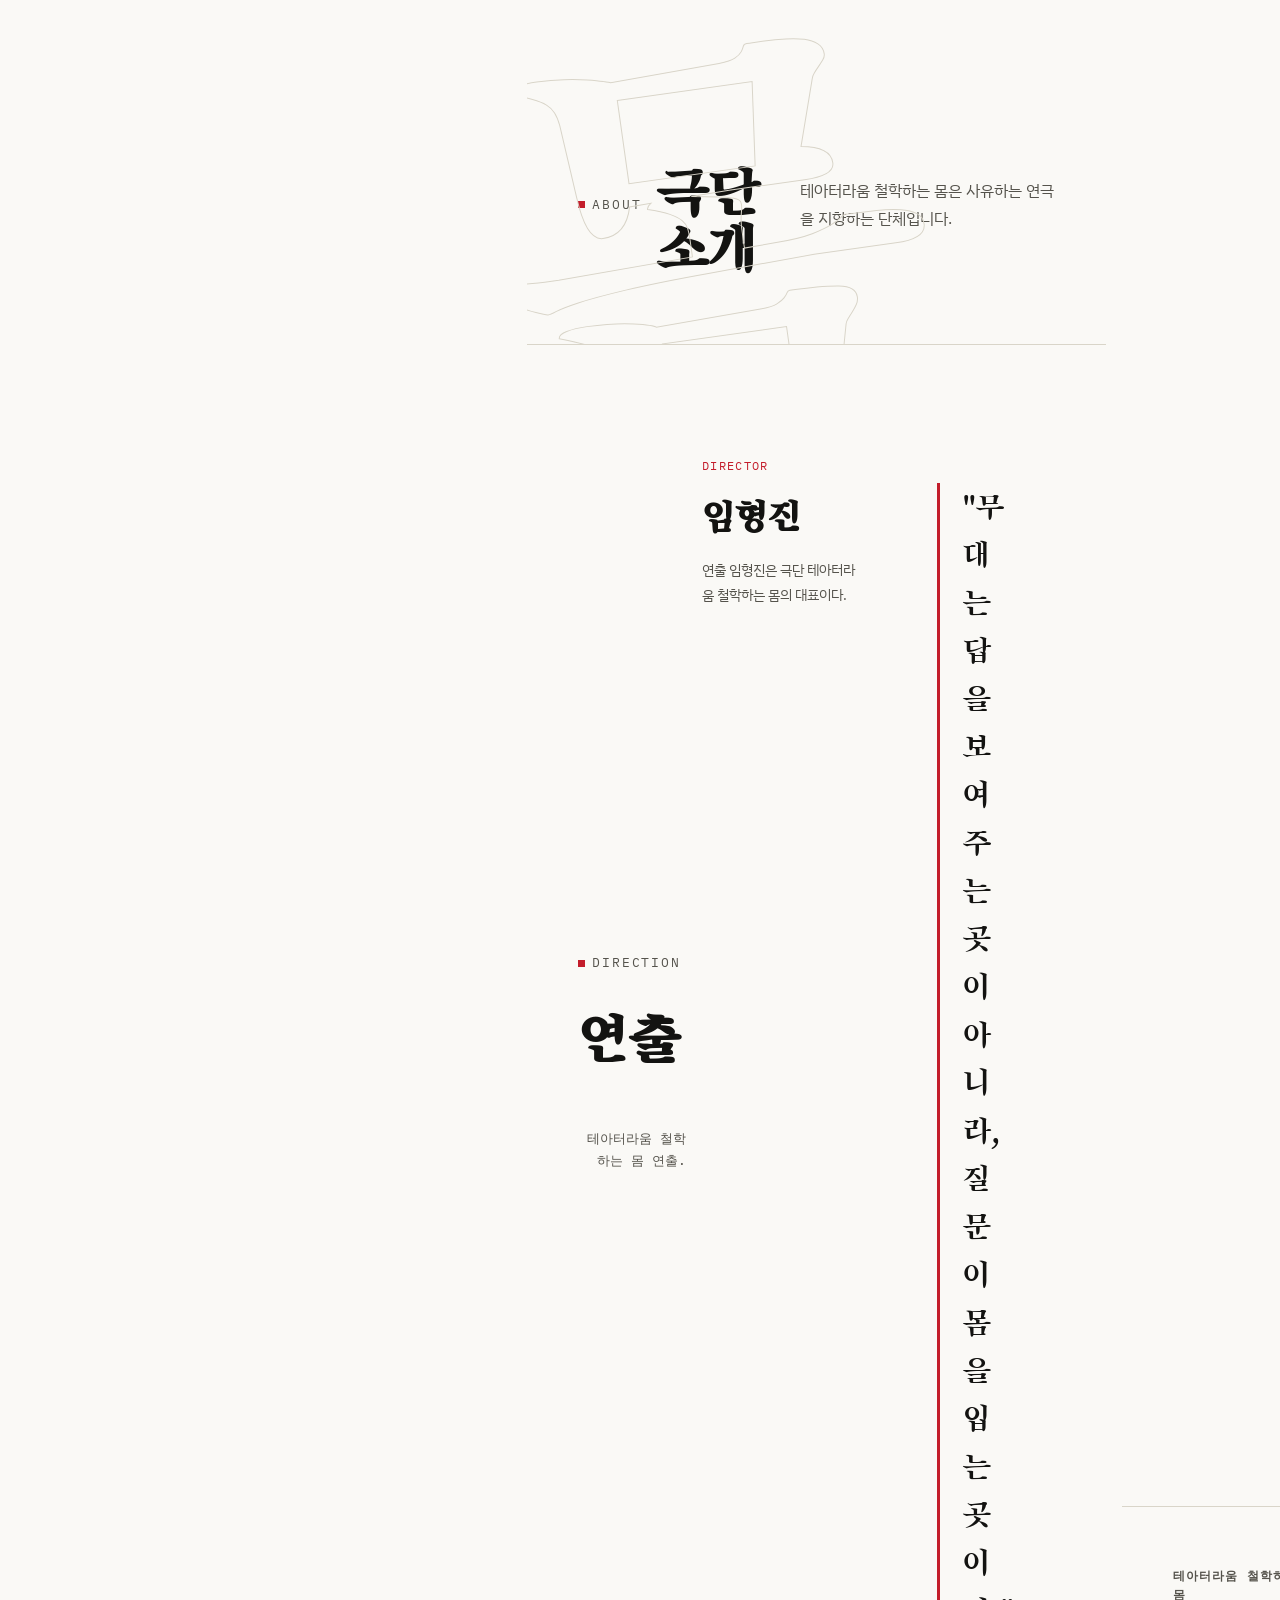
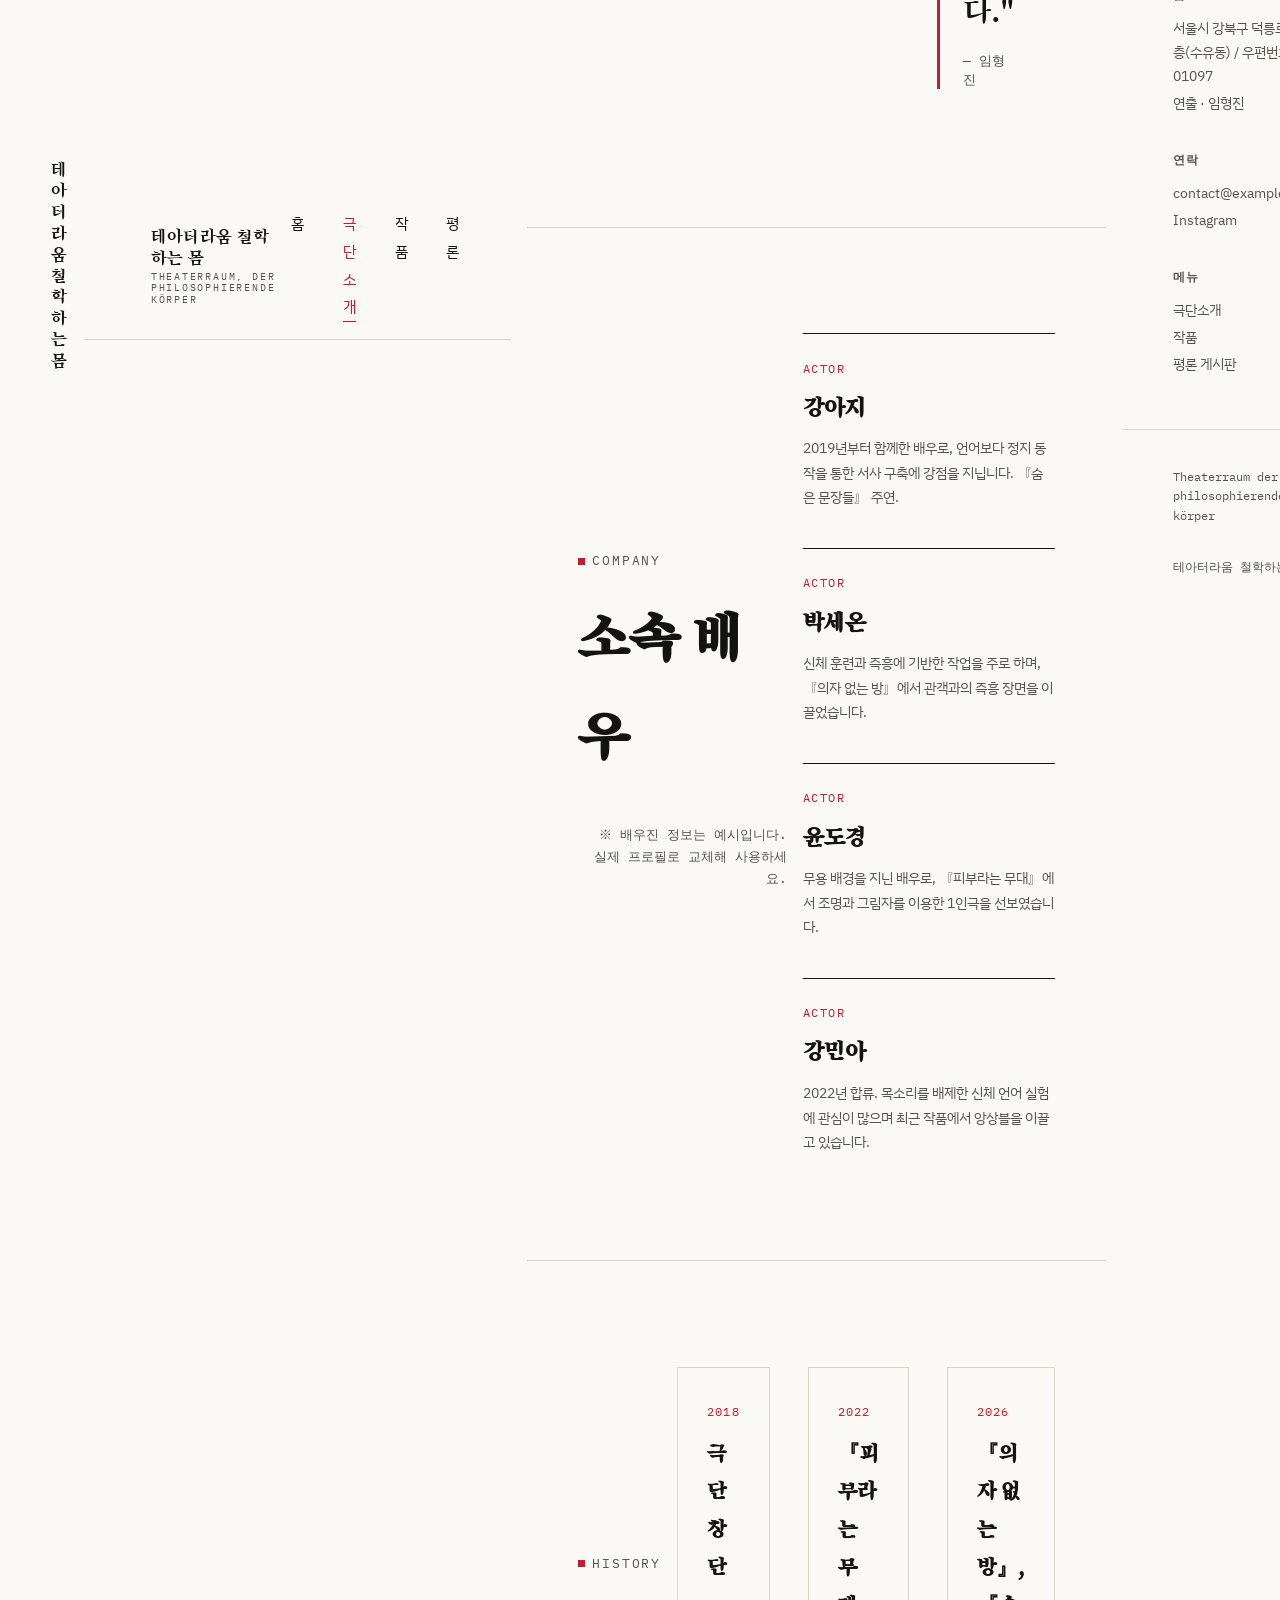
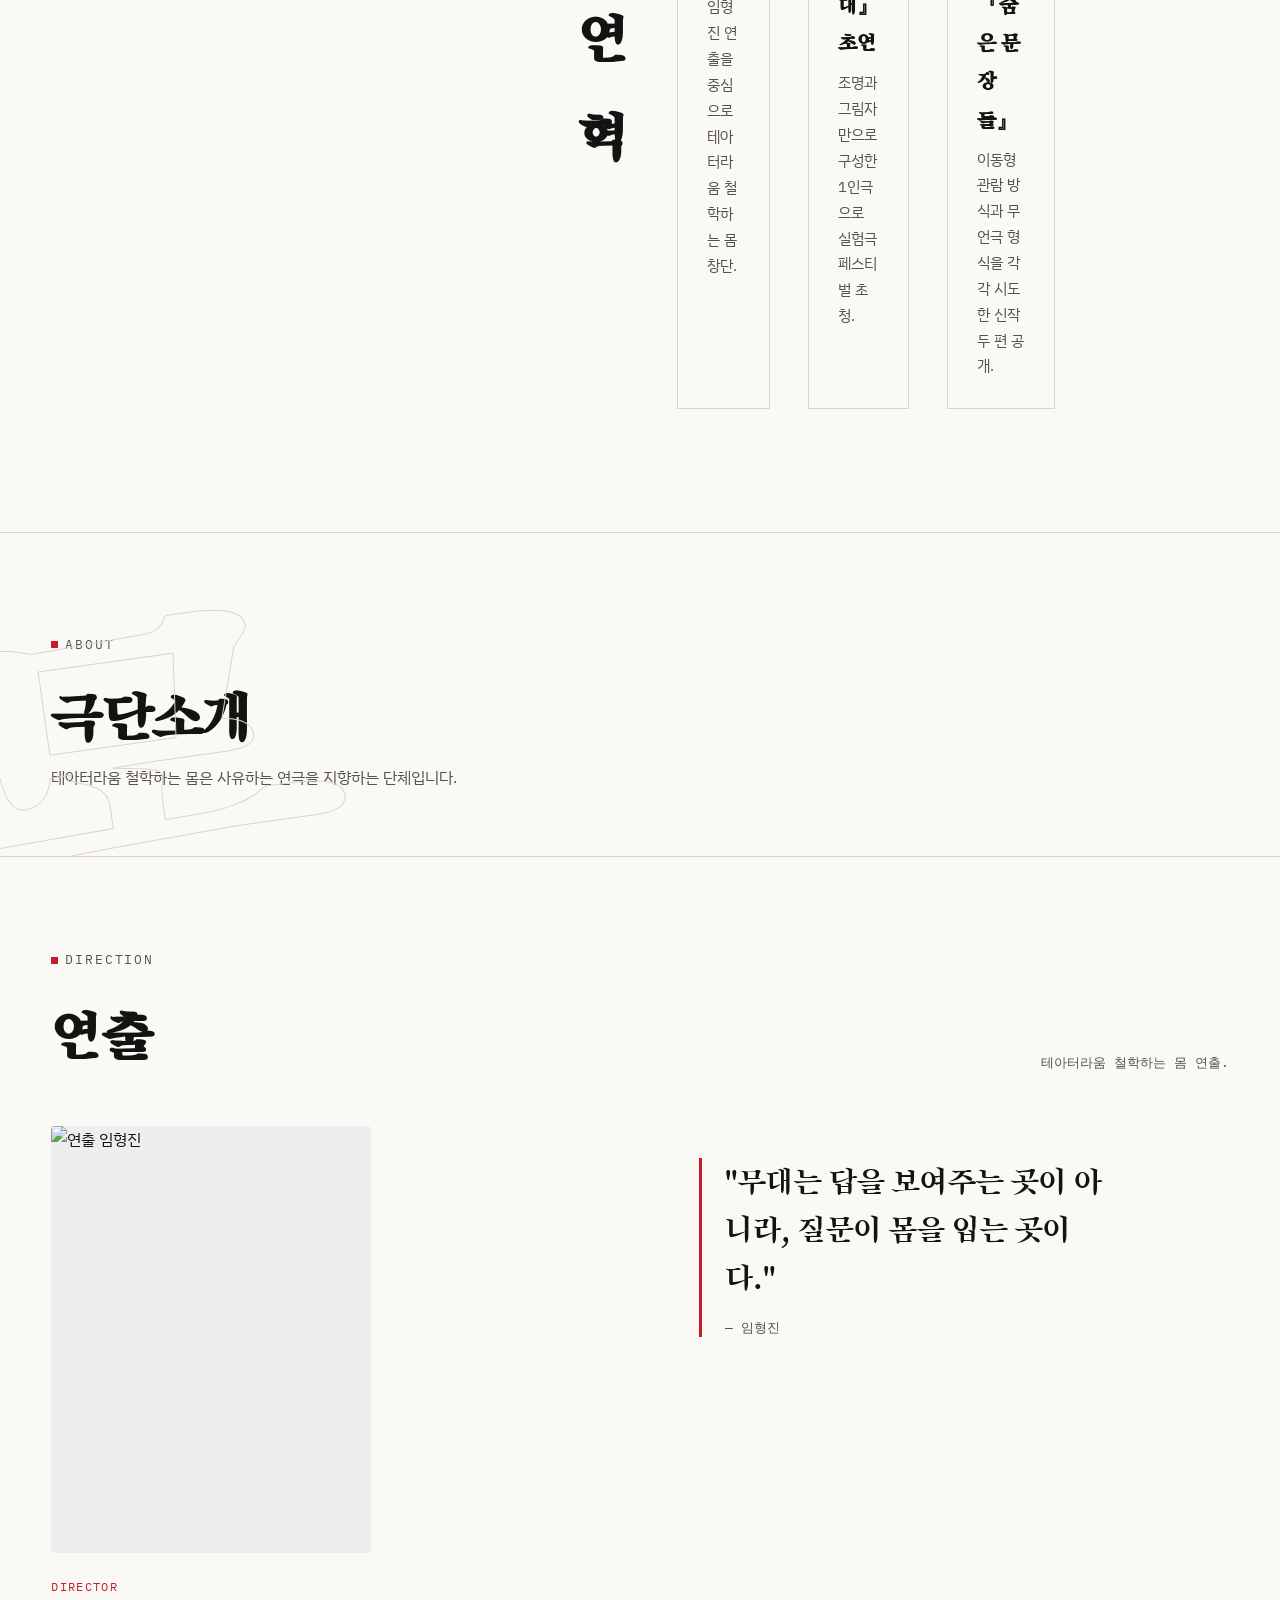
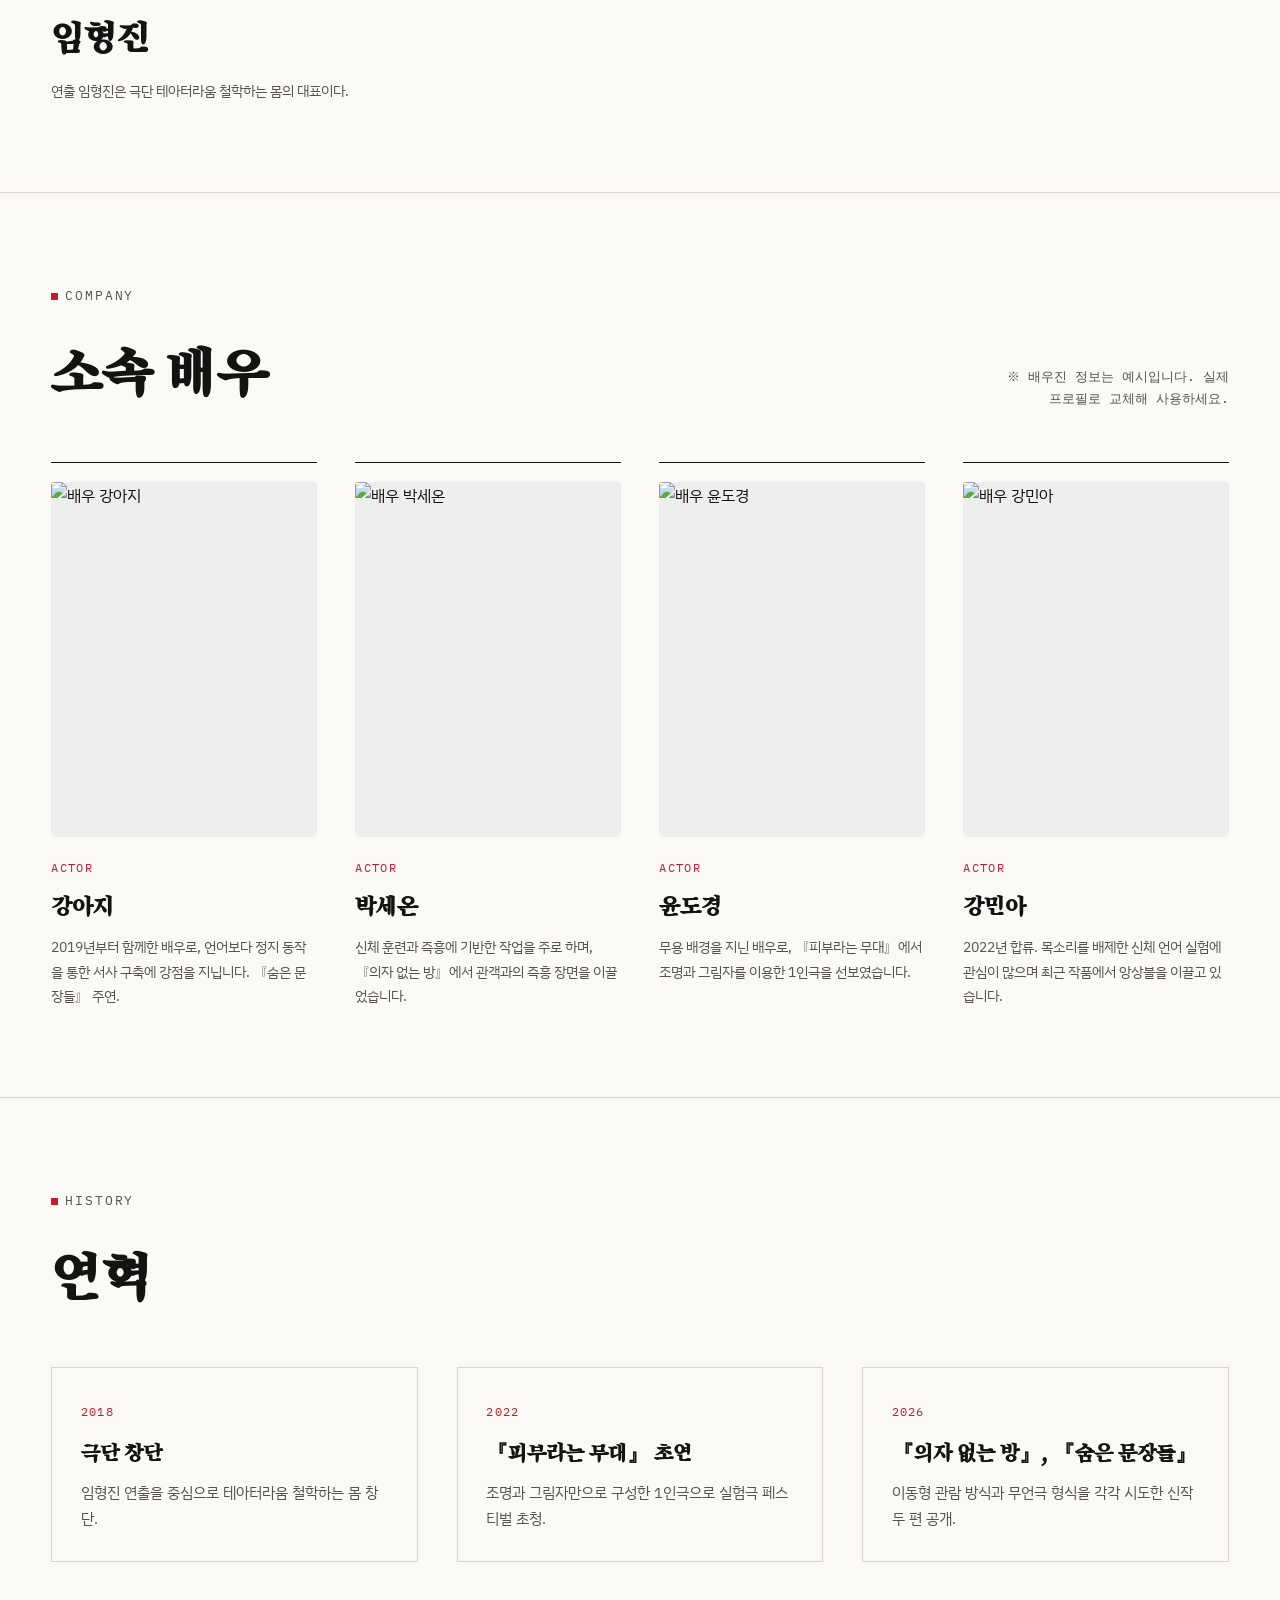
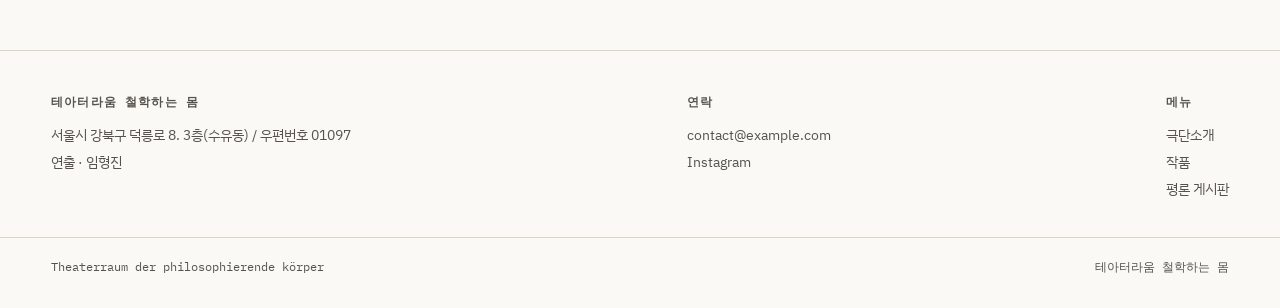
==== commit 02d3979f: "Update about.html" ====
--- a/about.html
+++ b/about.html
@@ -50,7 +50,7 @@
   <div class="wrap">
     <a href="index.html" class="wordmark">
       <span class="kr">테아터라움 철학하는 몸</span>
-      <span class="en">Theater Raum · Philosophizing Body</span>
+      <span class="en"> Theaterraum, der philosophierende Körper</span>
     </a>
     <button class="nav-toggle" aria-label="메뉴 열기" aria-expanded="false"><span></span></button>
     <nav class="main-nav" aria-label="주요 메뉴">
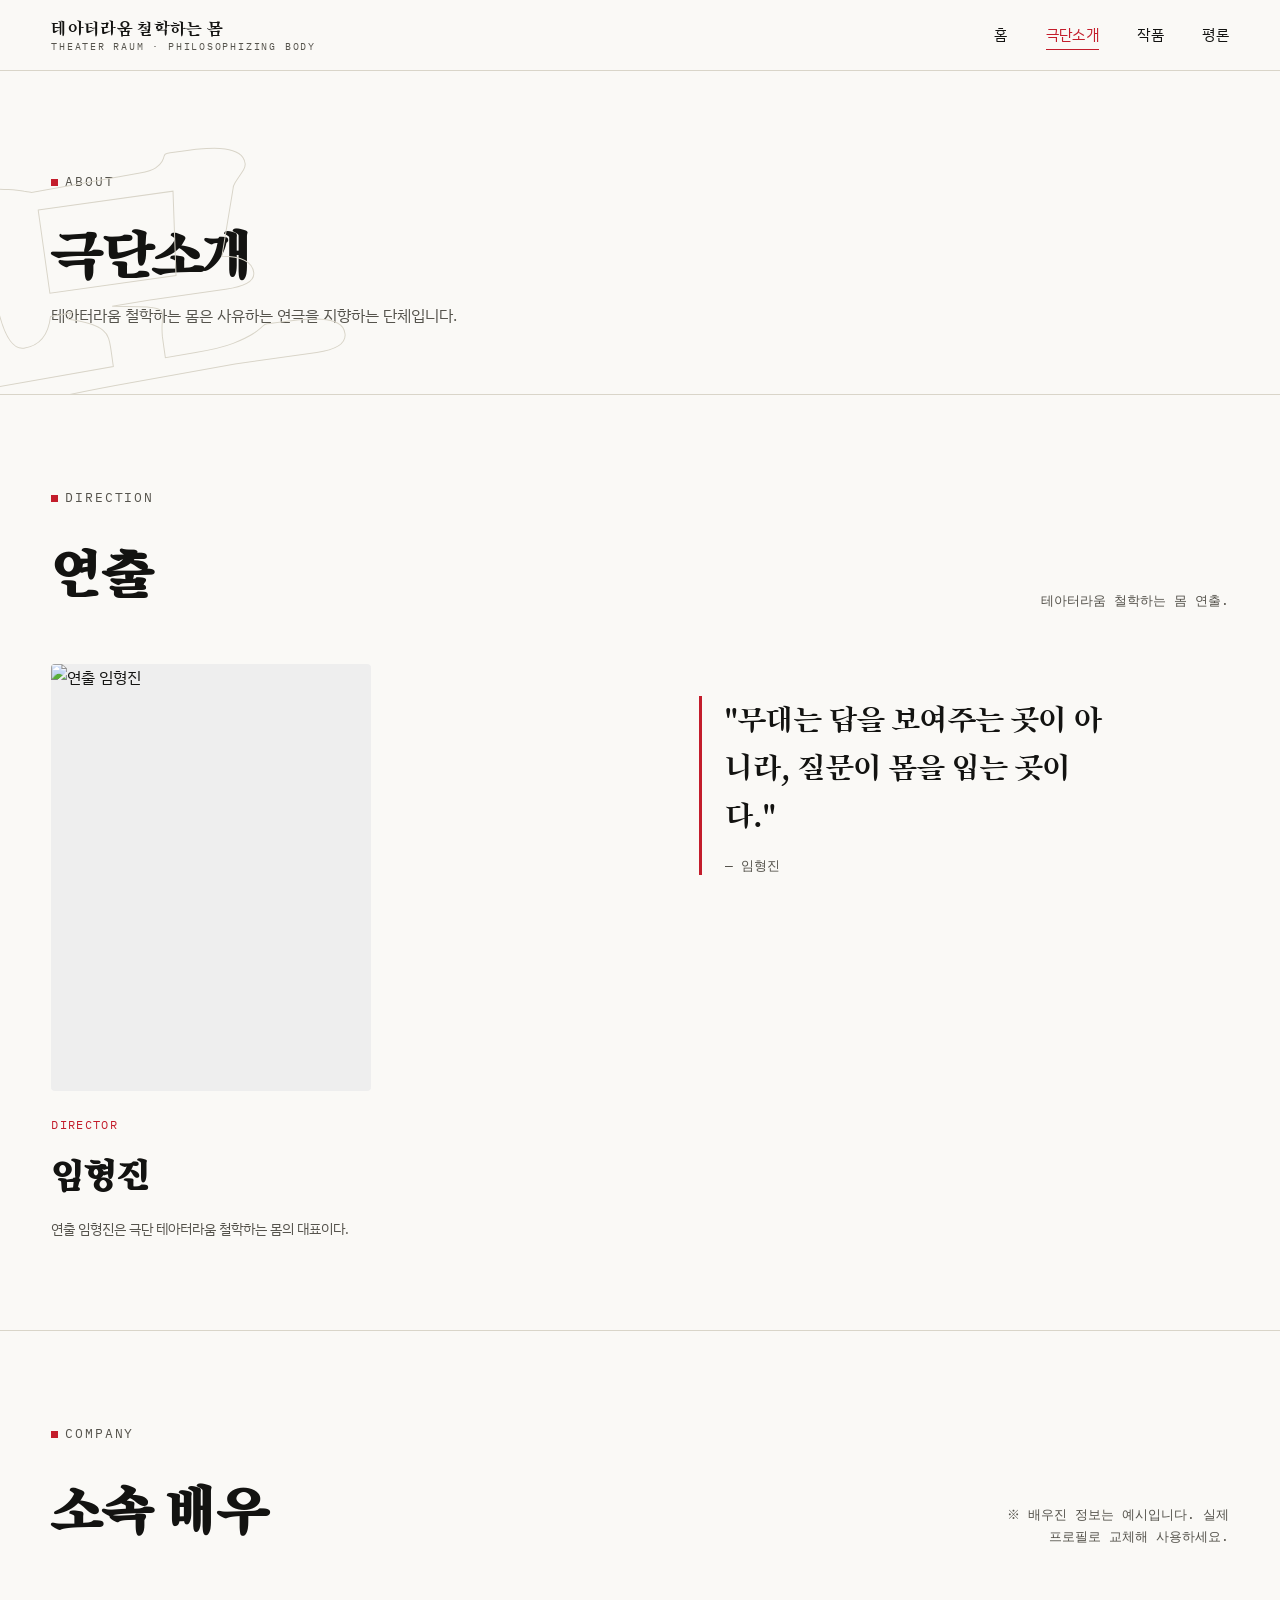
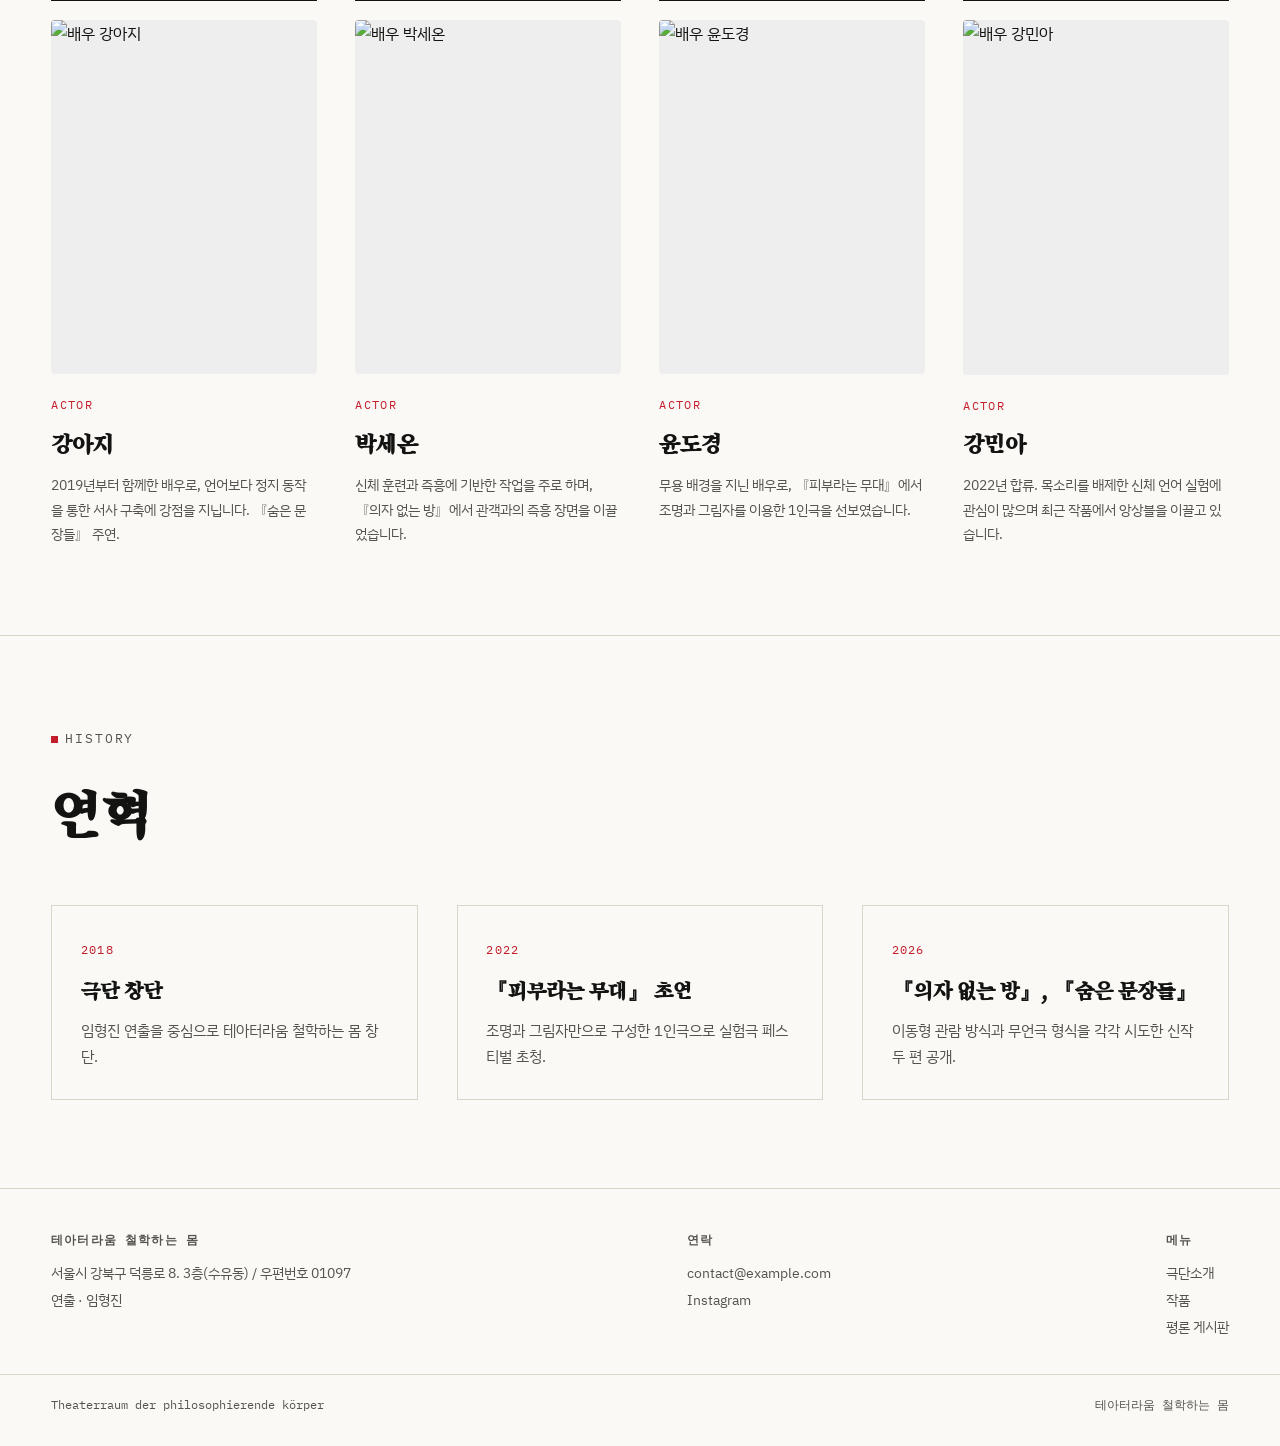
==== commit 042a214a: "Update about.html" ====
--- a/about.html
+++ b/about.html
@@ -35,149 +35,7 @@
   <div class="wrap">
     <a href="index.html" class="wordmark">
       <span class="kr">테아터라움 철학하는 몸</span>
-      <span class="en"><!DOCTYPE html>
-<html lang="ko">
-<head>
-<meta charset="UTF-8">
-<meta name="viewport" content="width=device-width, initial-scale=1.0">
-<title>극단소개 — 테아터라움 철학하는 몸</title>
-<meta name="description" content="테아터라움 철학하는 몸의 극단 소개, 연출 임형진, 소속 배우진을 소개합니다.">
-<link rel="stylesheet" href="css/style.css">
-</head>
-<body>
-
-<header class="site-header">
-  <div class="wrap">
-    <a href="index.html" class="wordmark">
-      <span class="kr">테아터라움 철학하는 몸</span>
-      <span class="en"> Theaterraum, der philosophierende Körper</span>
-    </a>
-    <button class="nav-toggle" aria-label="메뉴 열기" aria-expanded="false"><span></span></button>
-    <nav class="main-nav" aria-label="주요 메뉴">
-      <ul>
-        <li><a href="index.html">홈</a></li>
-        <li><a href="about.html" aria-current="page">극단소개</a></li>
-        <li><a href="works.html">작품</a></li>
-        <li><a href="board.html">평론</a></li>
-      </ul>
-    </nav>
-  </div>
-  <div class="nav-backdrop"></div>
-</header>
-
-<main>
-
-  <section class="hero" style="padding-bottom:3rem;">
-    <div class="body-mark" aria-hidden="true" style="top:-10%; left:-8%; transform:rotate(-8deg);">몸</div>
-    <div class="wrap">
-      <span class="eyebrow">About</span>
-      <h1 class="hero-title" style="font-size:var(--text-h1);">극단소개</h1>
-      <p class="hero-manifesto" style="margin-top:1rem;max-width:60ch;">
-        테아터라움 철학하는 몸은 사유하는 연극을 지향하는 단체입니다.
-      </p>
-    </div>
-  </section>
-
-  <section class="section reveal">
-    <div class="wrap">
-      <div class="section-head">
-        <div><span class="eyebrow">Direction</span><h2>연출</h2></div>
-        <p class="section-note">테아터라움 철학하는 몸 연출.</p>
-      </div>
-      <div class="grid-2" style="align-items:start;">
-        <div class="person" style="border-top:none;padding-top:0;">
-          <span class="role">Director</span>
-          <h3 style="font-size:2.4rem;">임형진</h3>
-          <p>
-            연출 임형진은 극단 테아터라움 철학하는 몸의 대표이다.
-          </p>
-          
-        </div>
-        <blockquote class="manifesto-quote">
-          "무대는 답을 보여주는 곳이 아니라, 질문이 몸을 입는 곳이다."
-          <span style="display:block;margin-top:1rem;font-family:var(--f-mono);font-size:.8rem;color:var(--ink-soft);">— 임형진</span>
-        </blockquote>
-      </div>
-    </div>
-  </section>
-
-  <section class="section reveal">
-    <div class="wrap">
-      <div class="section-head">
-        <div><span class="eyebrow">Company</span><h2>소속 배우</h2></div>
-        <p class="section-note">※ 배우진 정보는 예시입니다. 실제 프로필로 교체해 사용하세요.</p>
-      </div>
-      <div class="people">
-        <div class="person">
-          <span class="role">Actor</span>
-          <h3>강아지</h3>
-          <p>2019년부터 함께한 배우로, 언어보다 정지 동작을 통한 서사 구축에 강점을 지닙니다. 『숨은 문장들』 주연.</p>
-        </div>
-        <div class="person">
-          <span class="role">Actor</span>
-          <h3>박세온</h3>
-          <p>신체 훈련과 즉흥에 기반한 작업을 주로 하며, 『의자 없는 방』에서 관객과의 즉흥 장면을 이끌었습니다.</p>
-        </div>
-        <div class="person">
-          <span class="role">Actor</span>
-          <h3>윤도경</h3>
-          <p>무용 배경을 지닌 배우로, 『피부라는 무대』에서 조명과 그림자를 이용한 1인극을 선보였습니다.</p>
-        </div>
-        <div class="person">
-          <span class="role">Actor</span>
-          <h3>강민아</h3>
-          <p>2022년 합류. 목소리를 배제한 신체 언어 실험에 관심이 많으며 최근 작품에서 앙상블을 이끌고 있습니다.</p>
-        </div>
-      </div>
-    </div>
-  </section>
-
-  <section class="section reveal">
-    <div class="wrap">
-      <div class="section-head">
-        <div><span class="eyebrow">History</span><h2>연혁</h2></div>
-      </div>
-      <div class="grid-3">
-        <div class="card"><span class="num">2018</span><h3>극단 창단</h3><p>임형진 연출을 중심으로 테아터라움 철학하는 몸 창단.</p></div>
-        <div class="card"><span class="num">2022</span><h3>『피부라는 무대』 초연</h3><p>조명과 그림자만으로 구성한 1인극으로 실험극 페스티벌 초청.</p></div>
-        <div class="card"><span class="num">2026</span><h3>『의자 없는 방』, 『숨은 문장들』</h3><p>이동형 관람 방식과 무언극 형식을 각각 시도한 신작 두 편 공개.</p></div>
-      </div>
-    </div>
-  </section>
-
-</main>
-
-<footer class="site-footer">
-  <div class="wrap">
-    <div class="foot-block">
-      <h4>테아터라움 철학하는 몸</h4>
-      <p>서울시 강북구 덕릉로 8. 3층(수유동) / 우편번호 01097 </p>
-      <p>연출 · 임형진</p>
-    </div>
-    <div class="foot-block">
-      <h4>연락</h4>
-      <a href="mailto:contact@example.com">contact@example.com</a>
-      <a href="#">Instagram</a>
-    </div>
-    <div class="foot-block">
-      <h4>메뉴</h4>
-      <a href="about.html">극단소개</a>
-      <a href="works.html">작품</a>
-      <a href="board.html">평론 게시판</a>
-    </div>
-  </div>
-  <div class="foot-bottom">
-    <div class="wrap">
-      <span>Theaterraum der philosophierende körper
-</span>
-      <span>테아터라움 철학하는 몸</span>
-    </div>
-  </div>
-</footer>
-
-<script src="js/main.js"></script>
-</body>
-</html></span>
+      <span class="en">Theater Raum · Philosophizing Body</span>
     </a>
     <button class="nav-toggle" aria-label="메뉴 열기" aria-expanded="false"><span></span></button>
     <nav class="main-nav" aria-label="주요 메뉴">
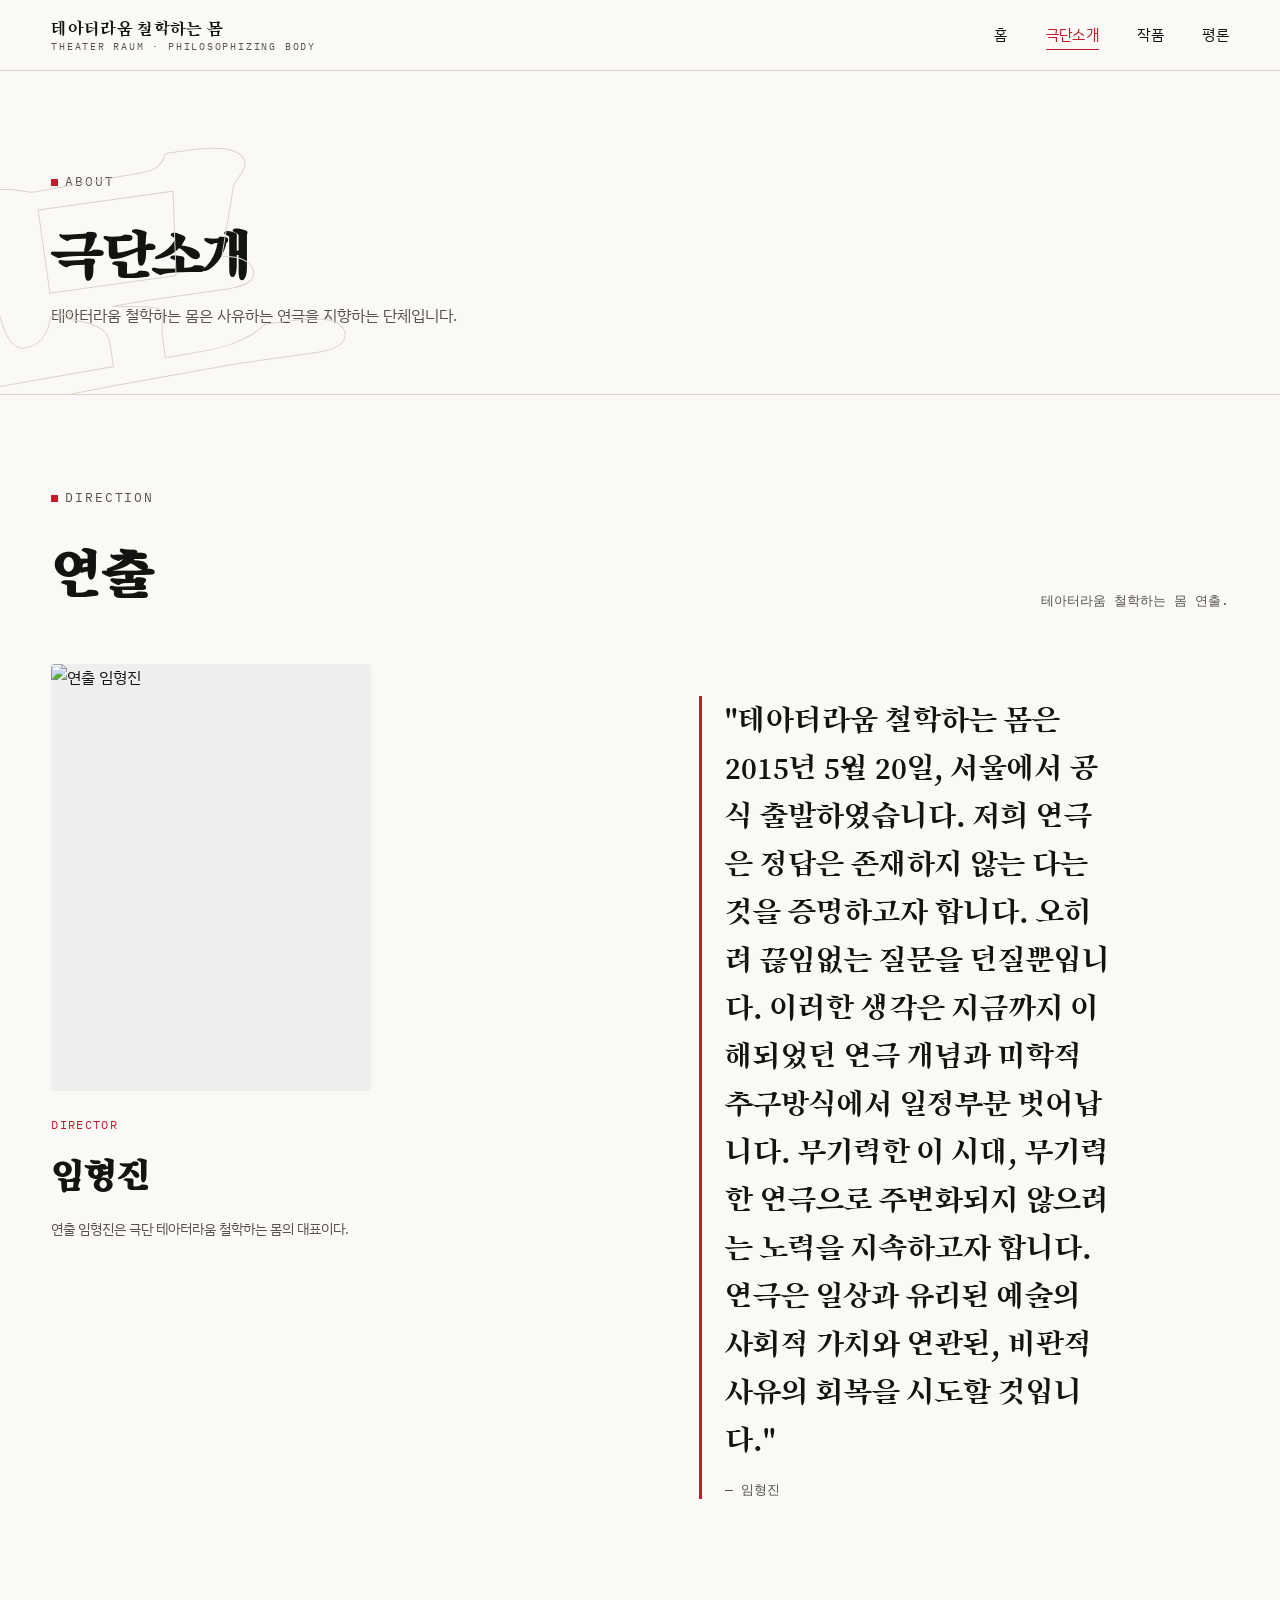
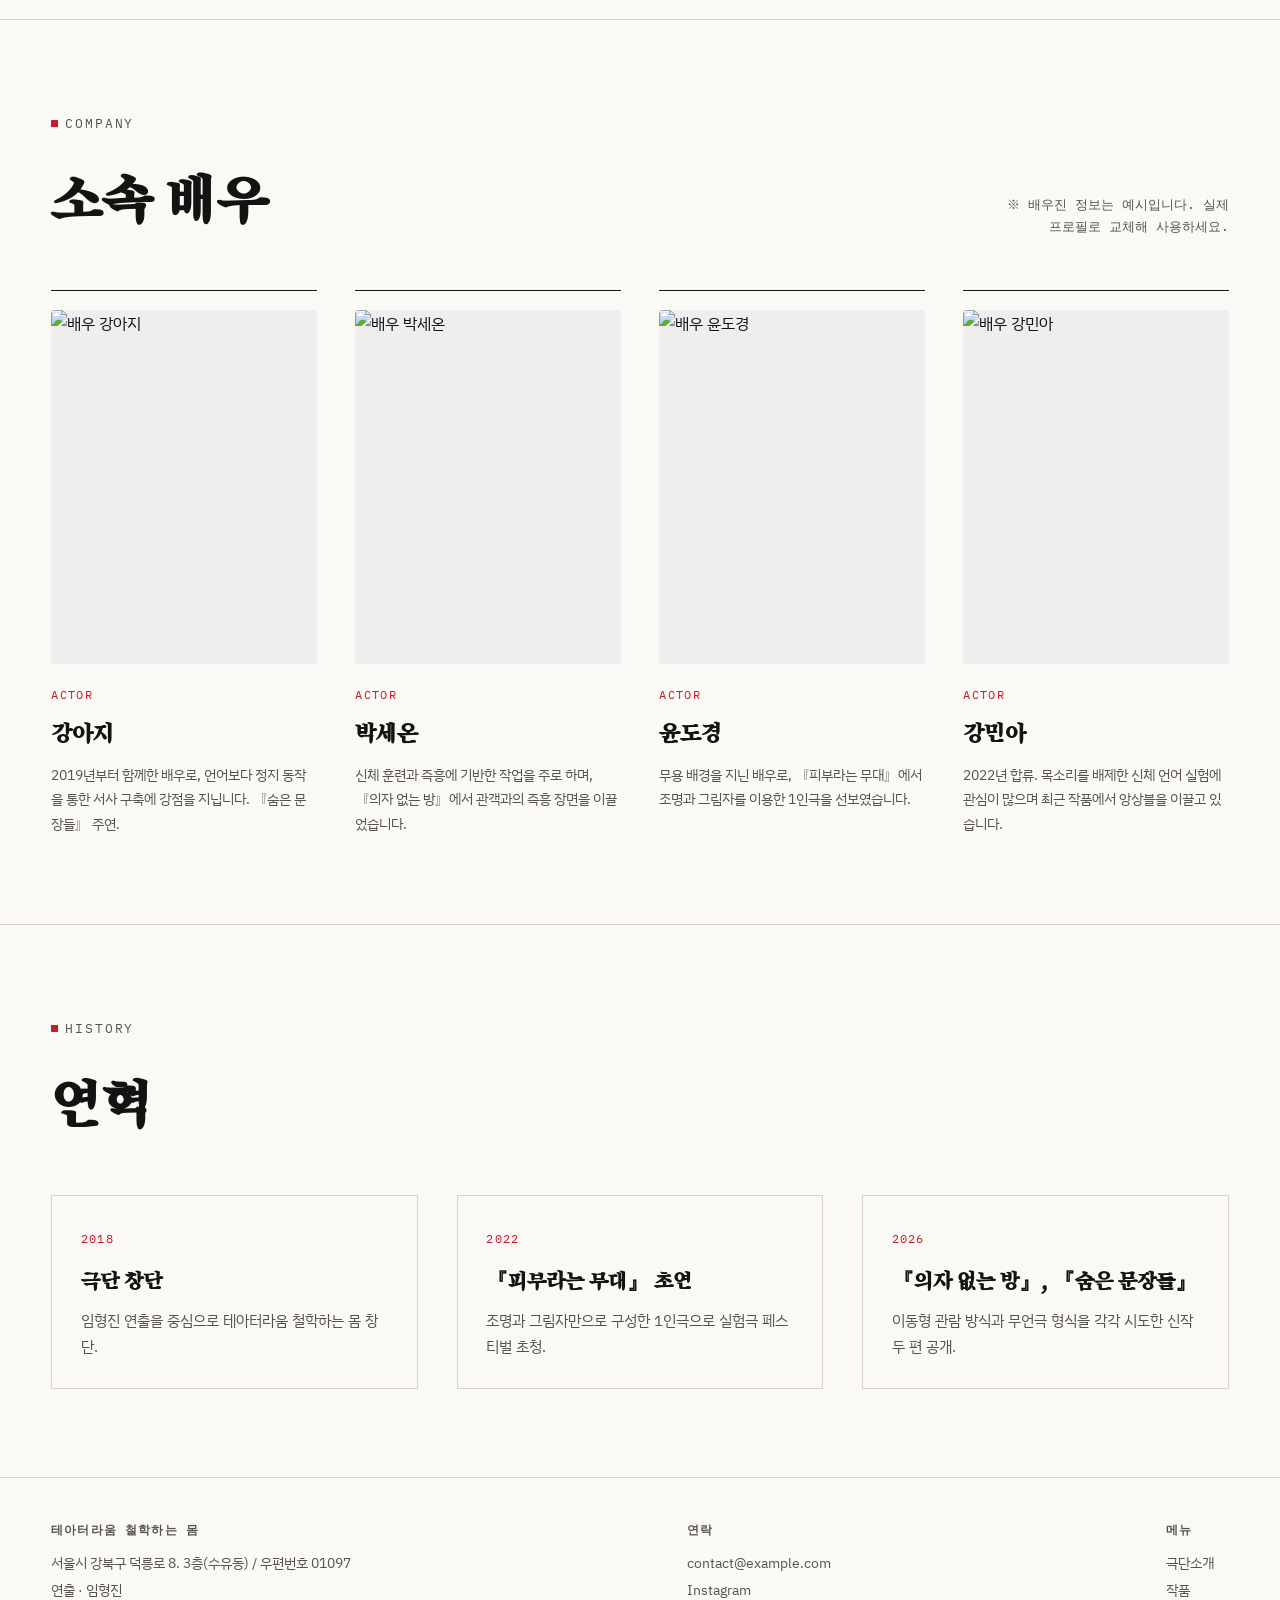
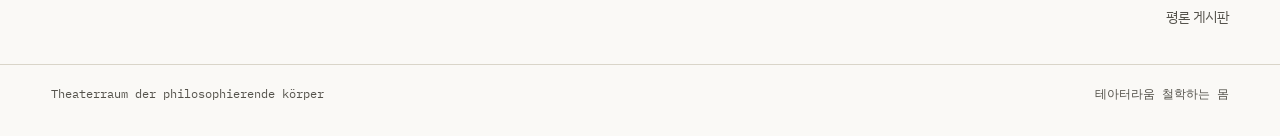
==== commit 8243c5d9: "Update about.html" ====
--- a/about.html
+++ b/about.html
@@ -79,7 +79,15 @@
           </p>
         </div>
         <blockquote class="manifesto-quote">
-          "무대는 답을 보여주는 곳이 아니라, 질문이 몸을 입는 곳이다."
+          "테아터라움 철학하는 몸은 2015년 5월 20일, 서울에서 공식 출발하였습니다.
+
+저희 연극은 정답은 존재하지 않는 다는 것을 증명하고자 합니다.
+오히려 끊임없는 질문을 던질뿐입니다.
+이러한 생각은 지금까지 이해되었던 연극 개념과 미학적 추구방식에서 일정부분 벗어납니다.
+
+무기력한 이 시대,
+무기력한 연극으로 주변화되지 않으려는 노력을 지속하고자 합니다.
+연극은 일상과 유리된 예술의 사회적 가치와 연관된, 비판적 사유의 회복을 시도할 것입니다."
           <span style="display:block;margin-top:1rem;font-family:var(--f-mono);font-size:.8rem;color:var(--ink-soft);">— 임형진</span>
         </blockquote>
       </div>
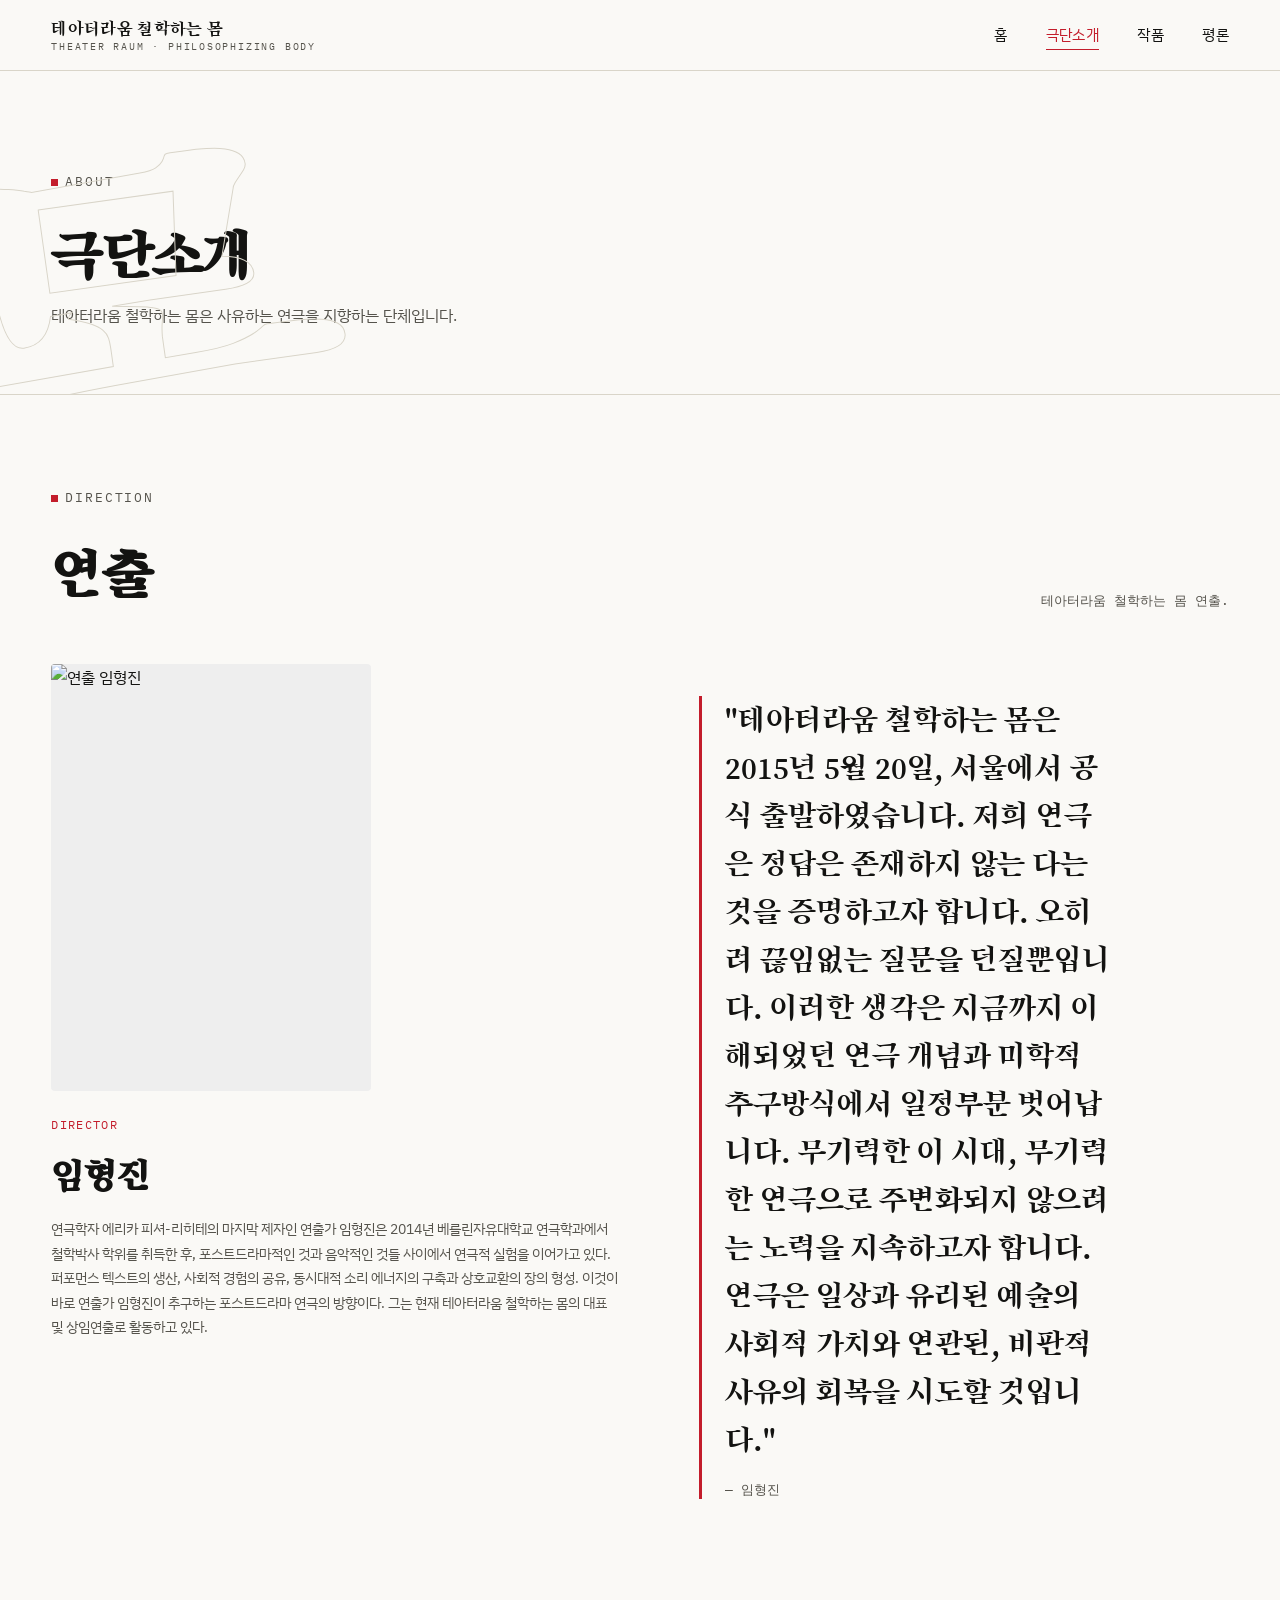
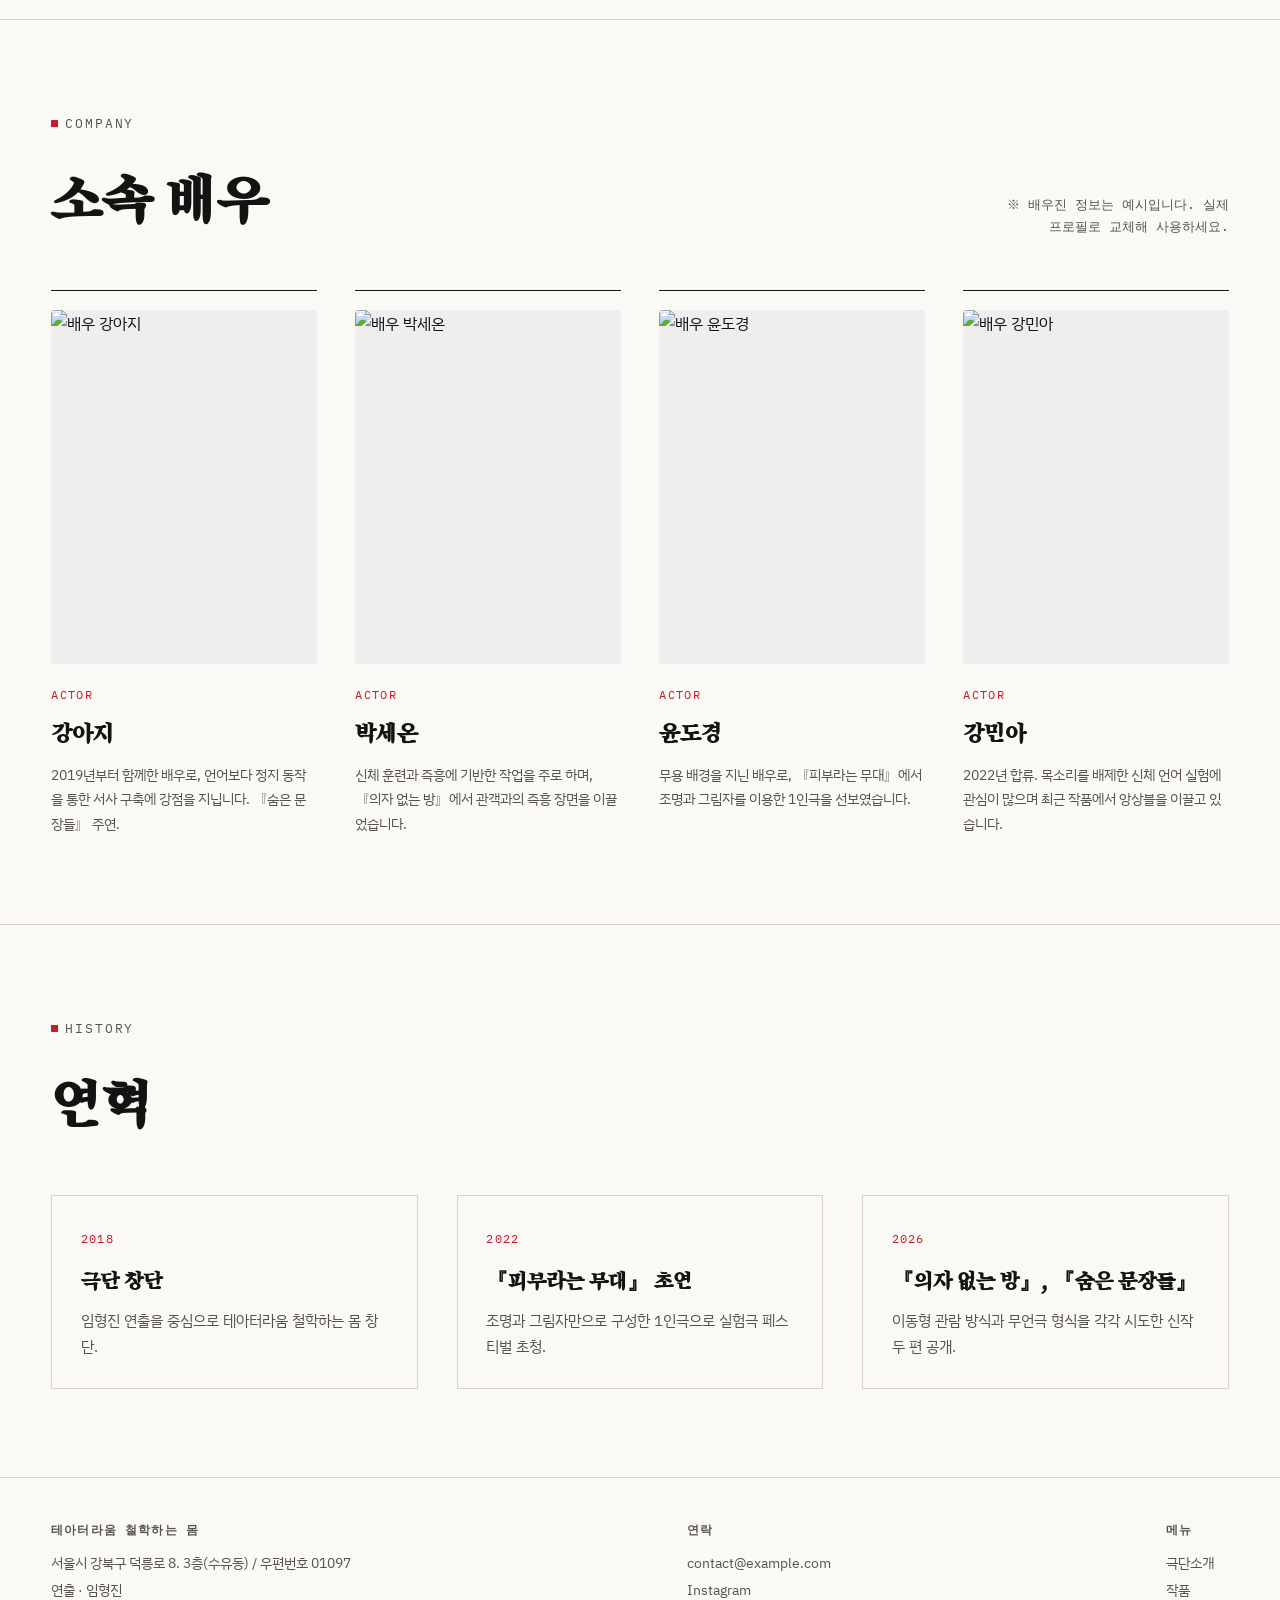
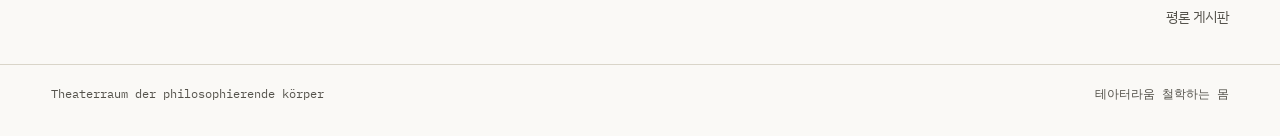
==== commit a12c6d9b: "Update about.html" ====
--- a/about.html
+++ b/about.html
@@ -75,7 +75,7 @@
           <span class="role">Director</span>
           <h3 style="font-size:2.4rem;">임형진</h3>
           <p>
-            연출 임형진은 극단 테아터라움 철학하는 몸의 대표이다.
+            연극학자 에리카 피셔-리히테의 마지막 제자인 연출가 임형진은 2014년 베를린자유대학교 연극학과에서 철학박사 학위를 취득한 후, 포스트드라마적인 것과 음악적인 것들 사이에서 연극적 실험을 이어가고 있다. 퍼포먼스 텍스트의 생산, 사회적 경험의 공유, 동시대적 소리 에너지의 구축과 상호교환의 장의 형성. 이것이 바로 연출가 임형진이 추구하는 포스트드라마 연극의 방향이다. 그는 현재 테아터라움 철학하는 몸의 대표 및 상임연출로 활동하고 있다.
           </p>
         </div>
         <blockquote class="manifesto-quote">
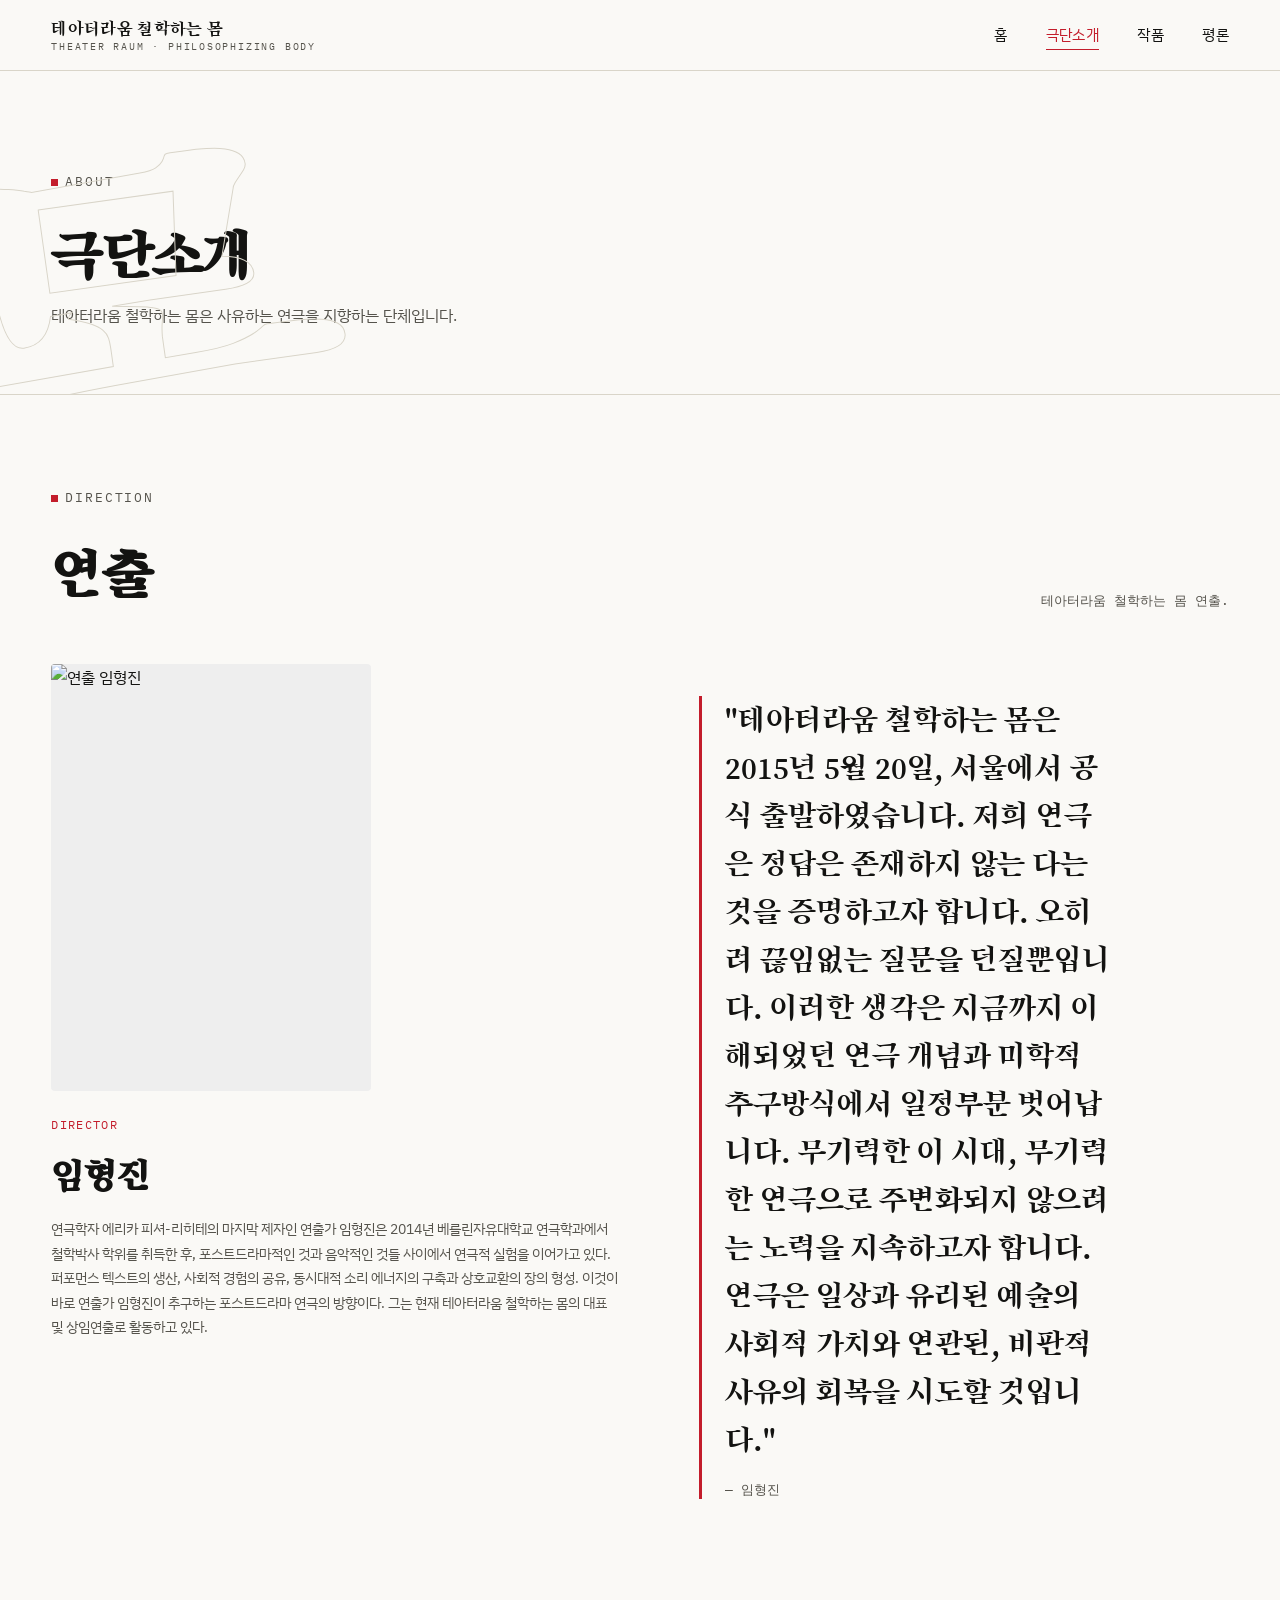
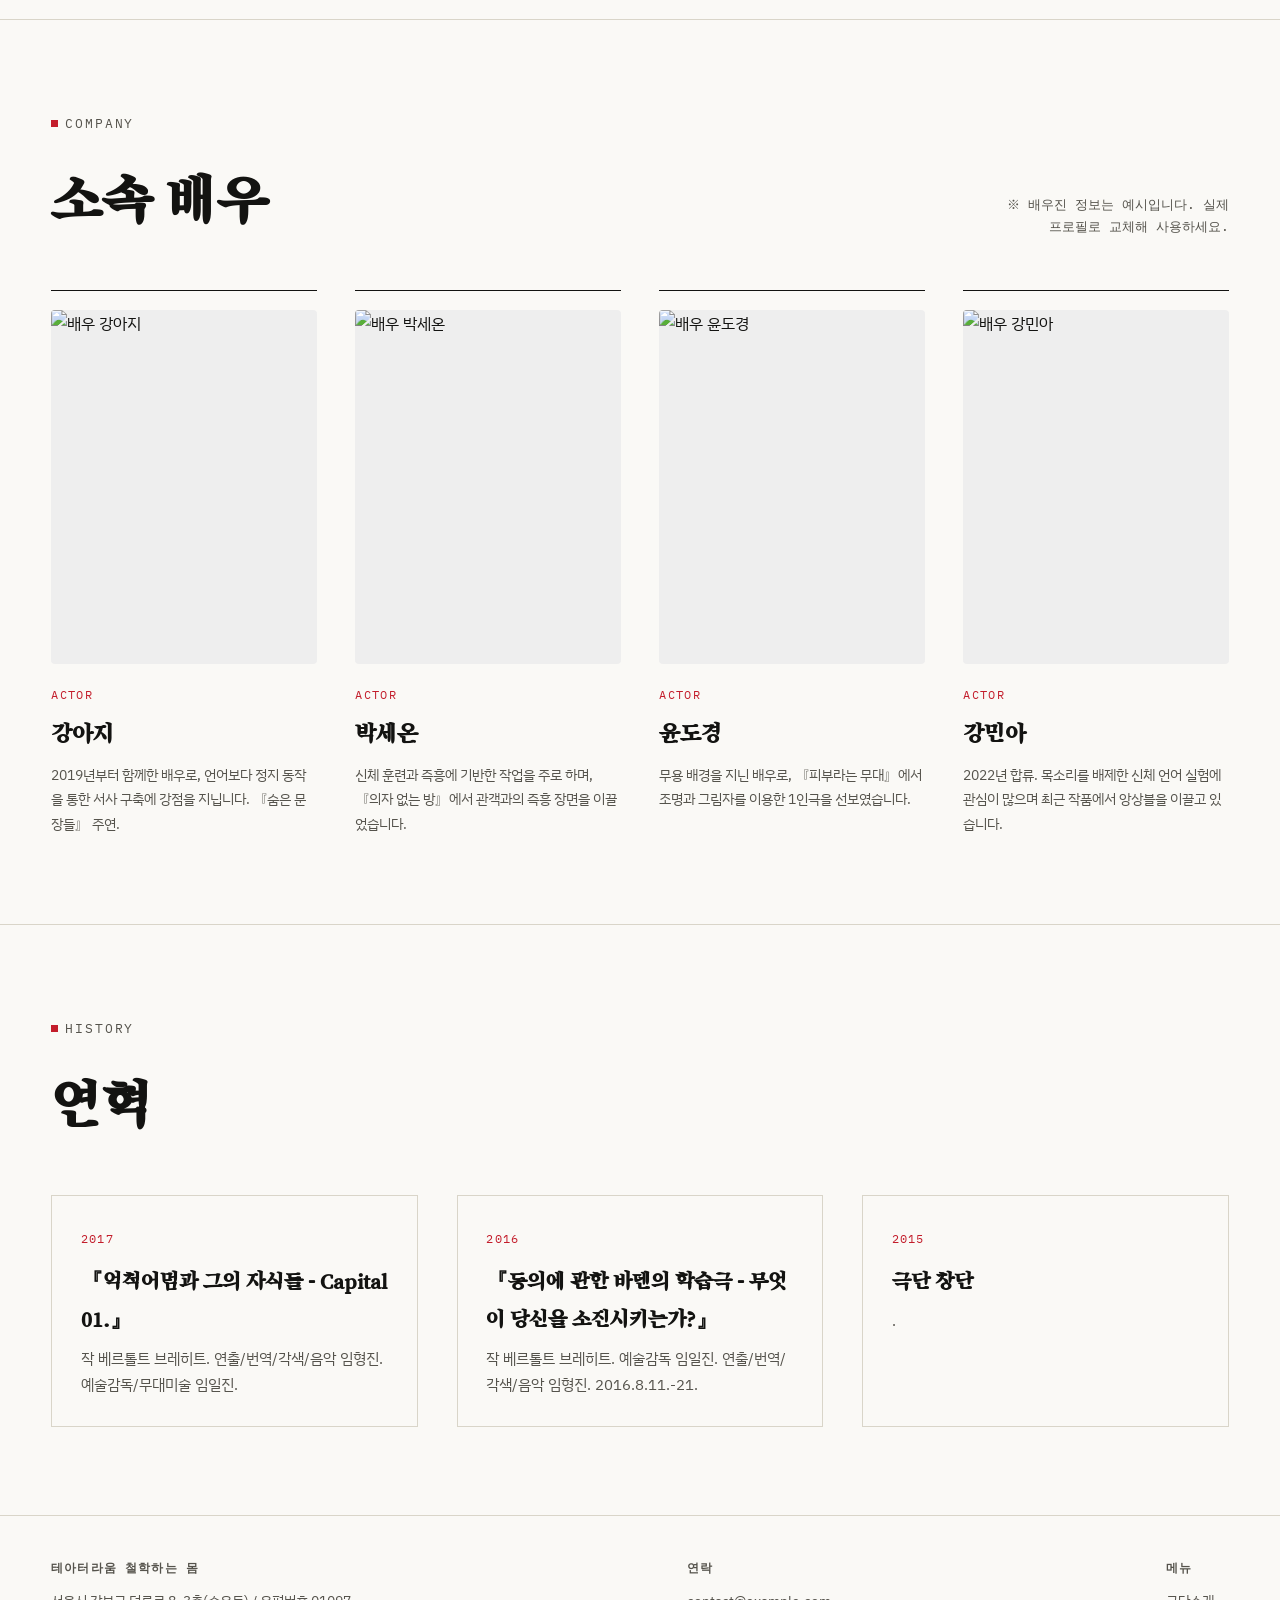
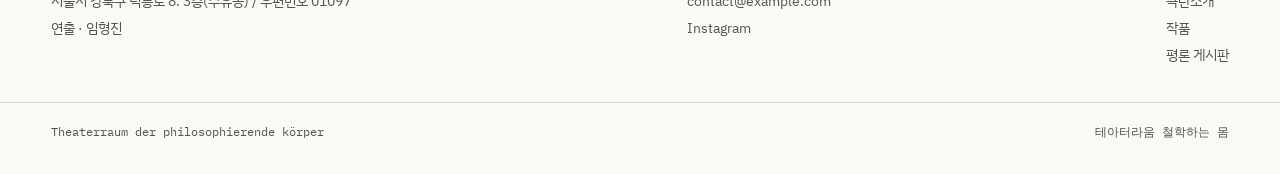
==== commit db9df7b2: "Update about.html" ====
--- a/about.html
+++ b/about.html
@@ -80,14 +80,20 @@
         </div>
         <blockquote class="manifesto-quote">
           "테아터라움 철학하는 몸은 2015년 5월 20일, 서울에서 공식 출발하였습니다.
+        
 
-저희 연극은 정답은 존재하지 않는 다는 것을 증명하고자 합니다.
-오히려 끊임없는 질문을 던질뿐입니다.
-이러한 생각은 지금까지 이해되었던 연극 개념과 미학적 추구방식에서 일정부분 벗어납니다.
+          저희 연극은 정답은 존재하지 않는 다는 것을 증명하고자 합니다.
 
-무기력한 이 시대,
-무기력한 연극으로 주변화되지 않으려는 노력을 지속하고자 합니다.
-연극은 일상과 유리된 예술의 사회적 가치와 연관된, 비판적 사유의 회복을 시도할 것입니다."
+          오히려 끊임없는 질문을 던질뿐입니다.
+
+          이러한 생각은 지금까지 이해되었던 연극 개념과 미학적 추구방식에서 일정부분 벗어납니다.
+
+
+          무기력한 이 시대,
+
+          무기력한 연극으로 주변화되지 않으려는 노력을 지속하고자 합니다.
+
+          연극은 일상과 유리된 예술의 사회적 가치와 연관된, 비판적 사유의 회복을 시도할 것입니다."
           <span style="display:block;margin-top:1rem;font-family:var(--f-mono);font-size:.8rem;color:var(--ink-soft);">— 임형진</span>
         </blockquote>
       </div>
@@ -135,9 +141,15 @@
         <div><span class="eyebrow">History</span><h2>연혁</h2></div>
       </div>
       <div class="grid-3">
-        <div class="card"><span class="num">2018</span><h3>극단 창단</h3><p>임형진 연출을 중심으로 테아터라움 철학하는 몸 창단.</p></div>
-        <div class="card"><span class="num">2022</span><h3>『피부라는 무대』 초연</h3><p>조명과 그림자만으로 구성한 1인극으로 실험극 페스티벌 초청.</p></div>
-        <div class="card"><span class="num">2026</span><h3>『의자 없는 방』, 『숨은 문장들』</h3><p>이동형 관람 방식과 무언극 형식을 각각 시도한 신작 두 편 공개.</p></div>
+        <div class="card"><span class="num">2017</span><h3>『억척어멈과 그의 자식들 - Capital 01.』</h3><p>작 베르톨트 브레히트.
+        연출/번역/각색/음악 임형진.
+        예술감독/무대미술 임일진.
+        </p></div>
+        <div class="card"><span class="num">2016</span><h3>『동의에 관한 바덴의 학습극 - 무엇이 당신을 소진시키는가?』</h3><p>작 베르톨트 브레히트.
+          예술감독 임일진.
+          연출/번역/각색/음악 임형진.
+          2016.8.11.-21.</p></div>
+        <div class="card"><span class="num">2015</span><h3>극단 창단 </h3><p>.</p></div>
       </div>
     </div>
   </section>
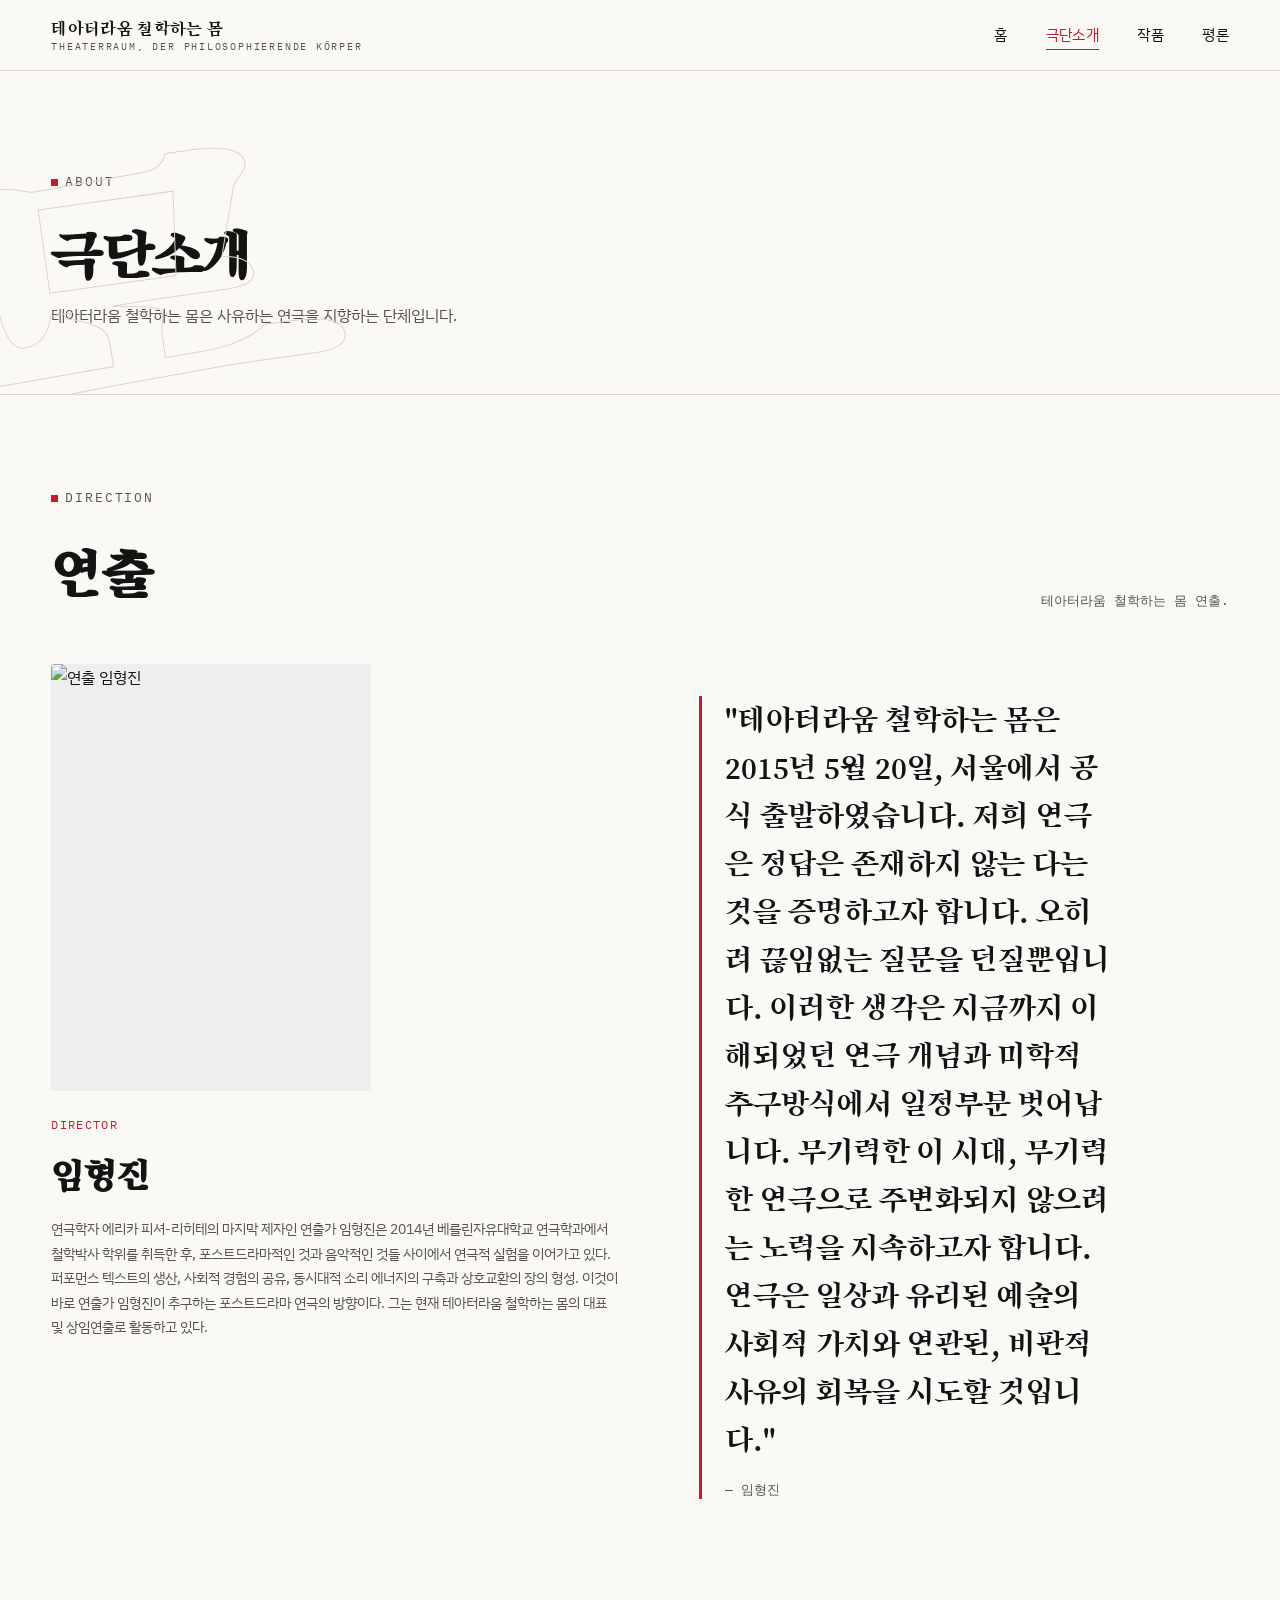
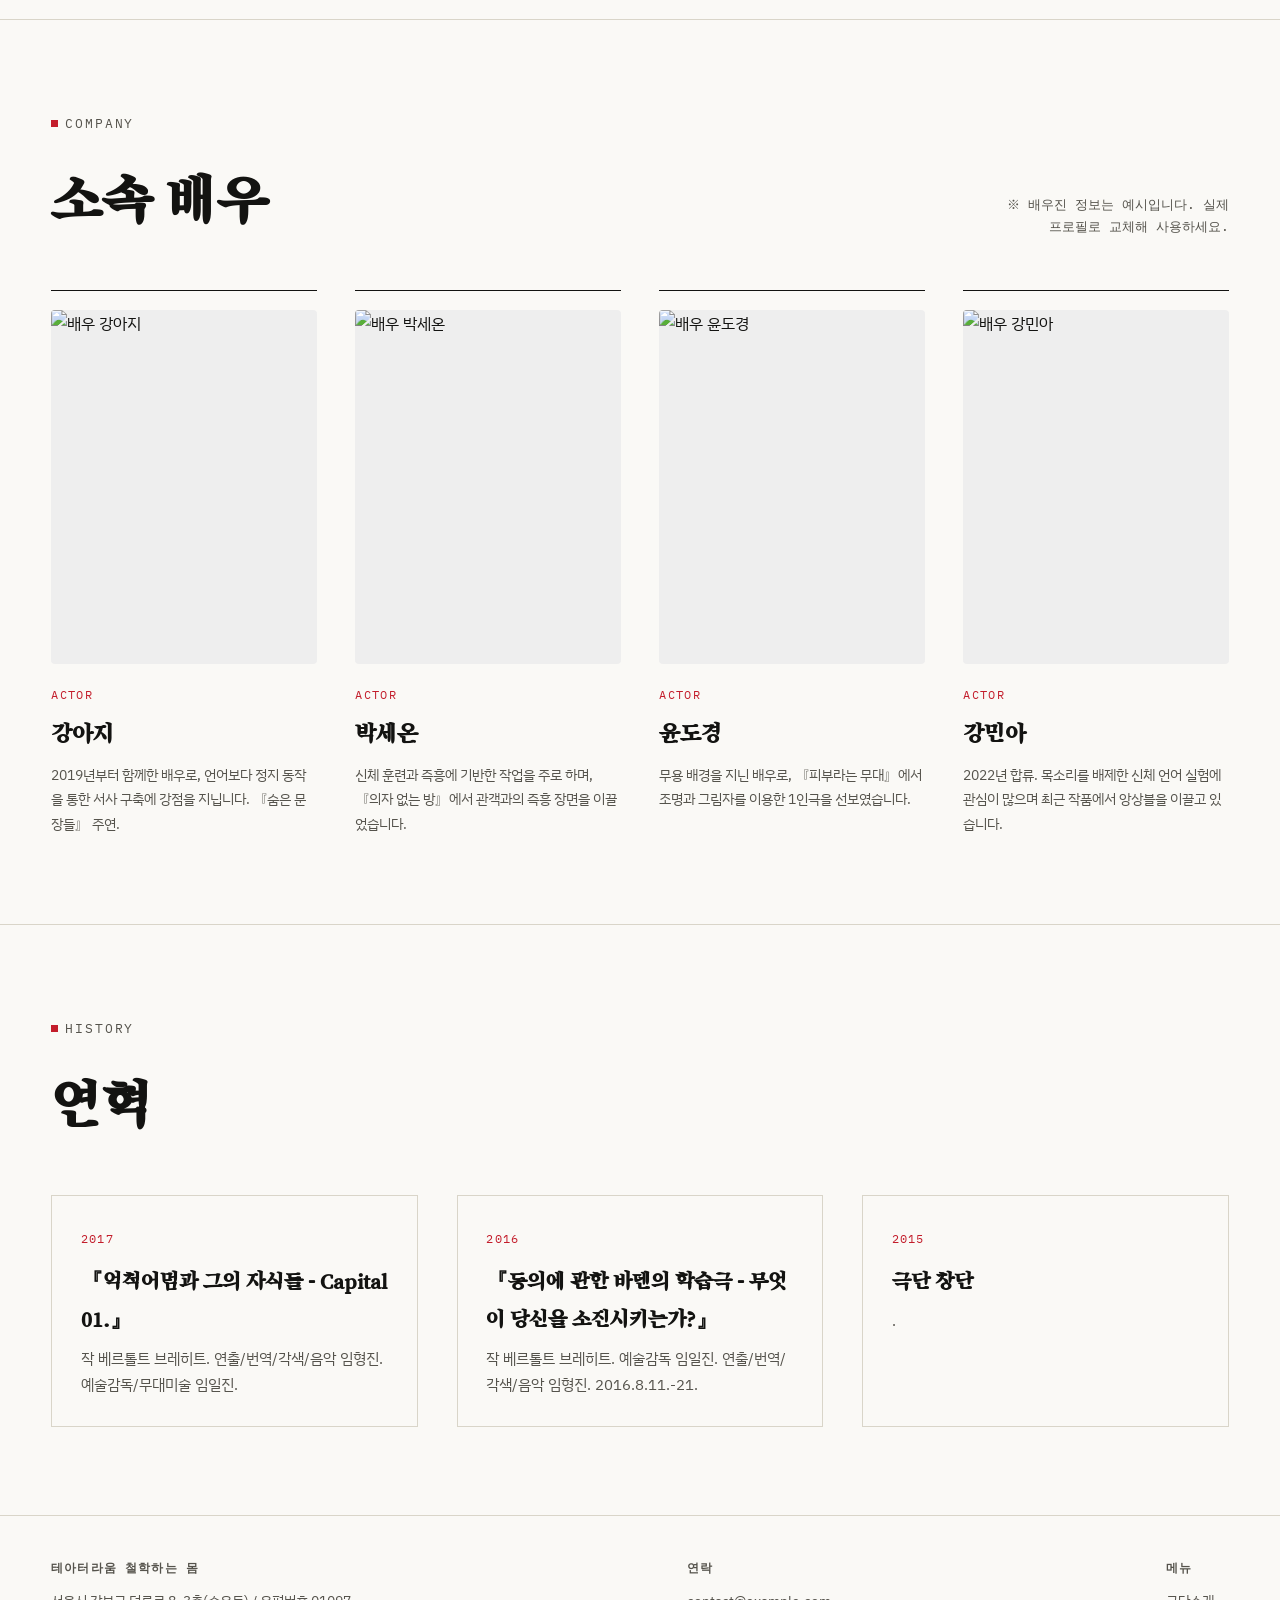
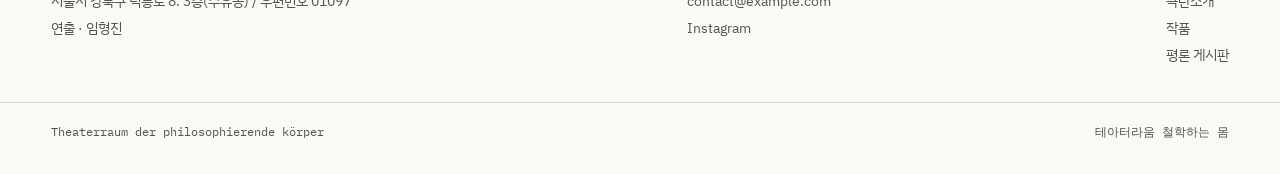
==== commit 6df15e9e: "Update about.html" ====
--- a/about.html
+++ b/about.html
@@ -35,7 +35,7 @@
   <div class="wrap">
     <a href="index.html" class="wordmark">
       <span class="kr">테아터라움 철학하는 몸</span>
-      <span class="en">Theater Raum · Philosophizing Body</span>
+      <span class="en">Theaterraum, der philosophierende Körper</span>
     </a>
     <button class="nav-toggle" aria-label="메뉴 열기" aria-expanded="false"><span></span></button>
     <nav class="main-nav" aria-label="주요 메뉴">
